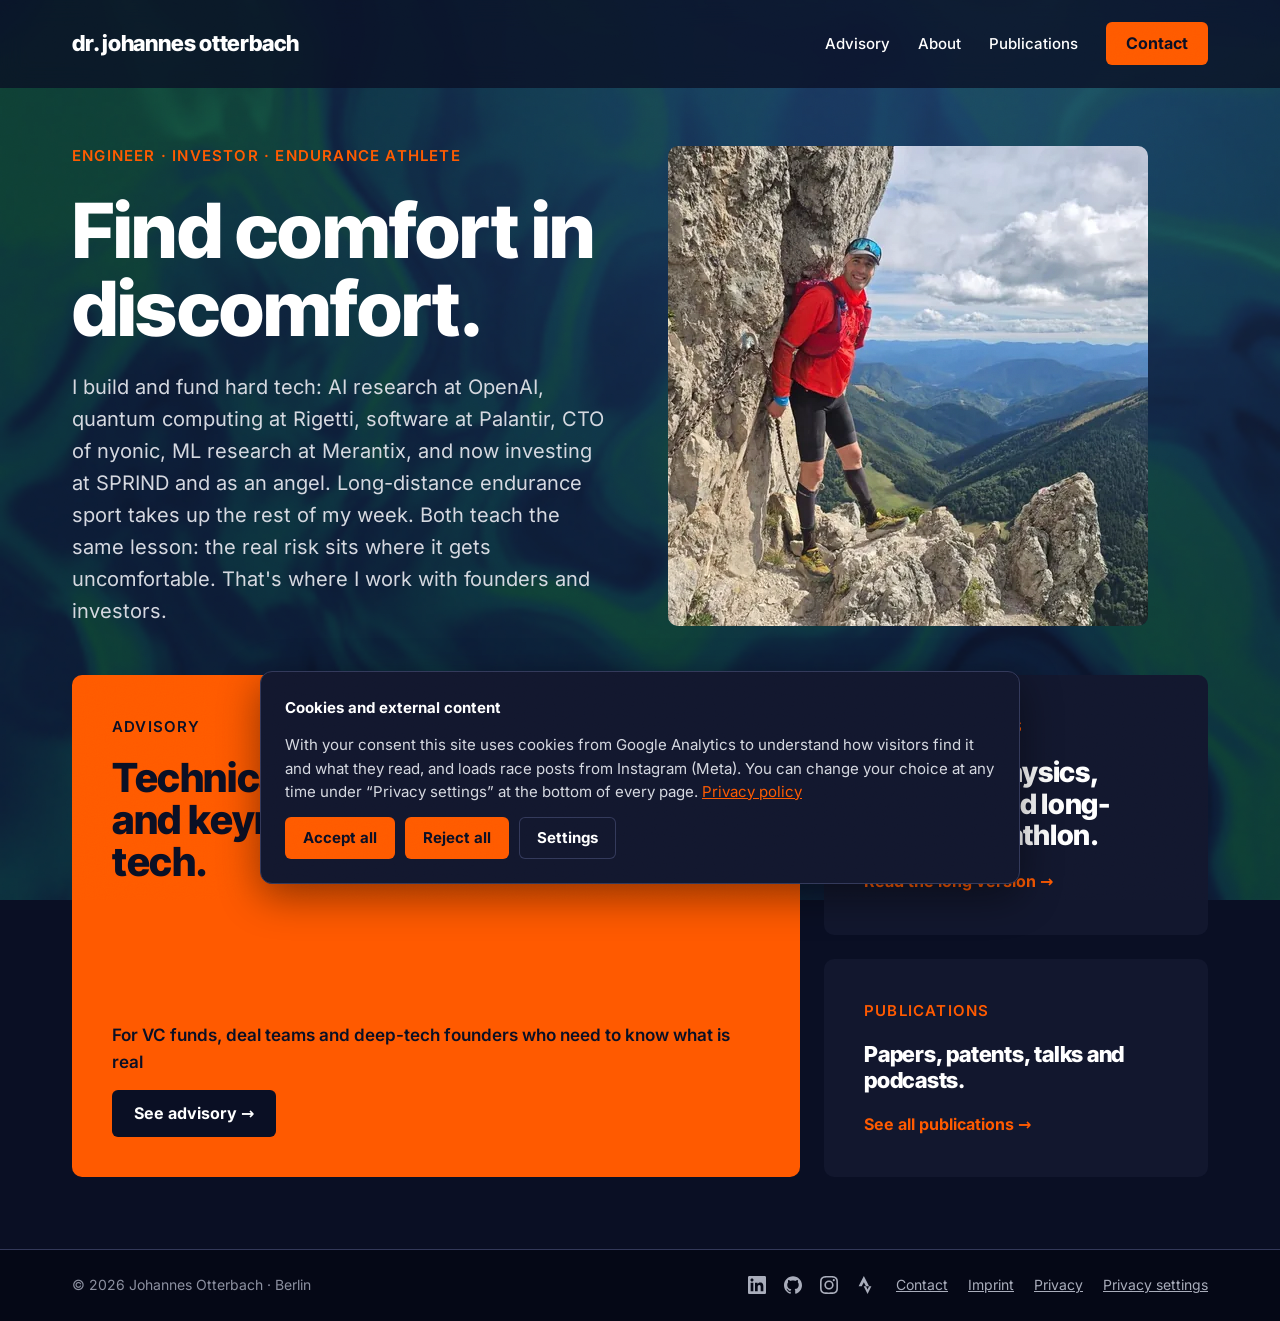
==== index.html @ 8cb74e29 "Site 2026-10-21" ====
<!doctype html> <html lang="en"> <head> <meta charset="utf-8"> <meta name="viewport" content="width=device-width,initial-scale=1"> <title>Dr. Johannes Otterbach · Engineer, investor, endurance athlete</title> <meta name="description" content="Physicist and engineer (Palantir, Rigetti, OpenAI, Merantix, nyonic) investing in deep tech. Technical due diligence, advisory and keynotes for AI and quantum."> <meta name="author" content="Johannes Otterbach"> <meta name="robots" content="noindex, nofollow"> <meta name="theme-color" content="#0A0F24"> <meta property="og:type" content="website"> <meta property="og:site_name" content="Johannes Otterbach"> <meta property="og:title" content="Dr. Johannes Otterbach · Engineer, investor, endurance athlete"> <meta property="og:description" content="Physicist and engineer (Palantir, Rigetti, OpenAI, Merantix, nyonic) investing in deep tech. Technical due diligence, advisory and keynotes for AI and quantum."> <meta property="og:url" content="https://preview-rwz36t5jhg.johannesotterbach.com/"> <meta property="og:image" content="https://preview-rwz36t5jhg.johannesotterbach.com/og-en.jpg"> <meta property="og:image:width" content="1200"> <meta property="og:image:height" content="630"> <meta property="og:locale" content="en_US"> <meta name="twitter:card" content="summary_large_image"> <link rel="icon" href="/favicon.ico" sizes="32x32"> <link rel="icon" href="/favicon.svg" type="image/svg+xml"> <link rel="apple-touch-icon" href="/apple-touch-icon.png"> <link rel="manifest" href="/site.webmanifest"> <link rel="preload" href="/fonts/inter-tight-latin-800-normal.woff2" as="font" type="font/woff2" crossorigin> <link rel="preload" href="/fonts/inter-latin-400-normal.woff2" as="font" type="font/woff2" crossorigin> <link rel="stylesheet" href="/style.css?v=fe2a886c69"> <script type="application/ld+json">{"@context":"https://schema.org","@graph":[{"@type":"Person","@id":"https://preview-rwz36t5jhg.johannesotterbach.com/#person","name":"Johannes Otterbach","honorificPrefix":"Dr.","url":"https://preview-rwz36t5jhg.johannesotterbach.com/","image":"https://preview-rwz36t5jhg.johannesotterbach.com/img/portrait-960.jpg","jobTitle":"Engineer and investor","description":"Physicist, engineer and investor in Berlin. PhD in quantum physics; built software, quantum and AI systems at Palantir, Rigetti Computing and OpenAI; led ML research at Merantix; co-founded nyonic as CTO. Technical due diligence, advisory and keynotes for AI and quantum.","knowsAbout":["Artificial intelligence","Machine learning","Quantum computing","Technical due diligence","Deep tech"],"alumniOf":[{"@type":"CollegeOrUniversity","name":"RPTU Kaiserslautern-Landau"},{"@type":"CollegeOrUniversity","name":"Harvard University"}],"address":{"@type":"PostalAddress","addressLocality":"Berlin","addressCountry":"DE"},"sameAs":["https://www.linkedin.com/in/jotterbach/","https://scholar.google.com/citations?user=yZS4ce8AAAAJ","https://orcid.org/0000-0002-7404-2321","https://github.com/jotterbach","https://www.instagram.com/__otterwise__/","https://www.strava.com/athletes/10854986"]},{"@type":"WebSite","@id":"https://preview-rwz36t5jhg.johannesotterbach.com/#website","url":"https://preview-rwz36t5jhg.johannesotterbach.com/","name":"Johannes Otterbach","inLanguage":["en"],"publisher":{"@id":"https://preview-rwz36t5jhg.johannesotterbach.com/#person"}},{"@type":"WebPage","url":"https://preview-rwz36t5jhg.johannesotterbach.com/","name":"Dr. Johannes Otterbach · Engineer, investor, endurance athlete","description":"Physicist and engineer (Palantir, Rigetti, OpenAI, Merantix, nyonic) investing in deep tech. Technical due diligence, advisory and keynotes for AI and quantum.","inLanguage":"en","isPartOf":{"@id":"https://preview-rwz36t5jhg.johannesotterbach.com/#website"},"about":{"@id":"https://preview-rwz36t5jhg.johannesotterbach.com/#person"}}]}</script> <script defer="defer" src="/site.js?v=1984920b0e"></script> </head> <body> <a class="skip" href="#main">Skip to content</a> <header class="site-header"> <div class="wrap"> <a class="wordmark" href="/">dr. johannes otterbach</a> <nav class="nav" aria-label="Main"> <a href="/advisory/">Advisory</a> <a href="/about/">About</a> <a href="/publications/">Publications</a> <a class="btn" href="/imprint/#contact" data-u="sennahoj" data-d="moc.hcabrettosennahoj">Contact</a> </nav> <details class="menu"> <summary aria-label="Menu"><svg width="26" height="20" viewBox="0 0 26 20" aria-hidden="true"><rect y="1" width="26" height="3" rx="1.5" fill="#fff"/><rect y="8.5" width="26" height="3" rx="1.5" fill="#fff"/><rect y="16" width="26" height="3" rx="1.5" fill="#fff"/></svg></summary> <nav class="nav" aria-label="Menu"> <a href="/advisory/">Advisory</a> <a href="/about/">About</a> <a href="/publications/">Publications</a> <a class="btn" href="/imprint/#contact" data-u="sennahoj" data-d="moc.hcabrettosennahoj">Contact</a> </nav> </details> </div> </header> <main id="main"> <section class="wrap hero"> <div class="hero-text"> <p class="eyebrow">Engineer · Investor · Endurance athlete</p> <h1>Find comfort in discomfort.</h1> <p class="lead">I build and fund hard tech: AI research at OpenAI, quantum computing at Rigetti, software at Palantir, CTO of nyonic, ML research at Merantix, and now investing at SPRIND and as an angel. Long-distance endurance sport takes up the rest of my week. Both teach the same lesson: the real risk sits where it gets uncomfortable. That's where I work with founders and investors.</p> </div> <picture> <source type="image/webp" srcset="/img/portrait-480.webp 480w, /img/portrait-960.webp 960w" sizes="(max-width: 760px) 100vw, 480px"> <img class="hero-img" src="/img/portrait-480.jpg" srcset="/img/portrait-480.jpg 480w, /img/portrait-960.jpg 960w" sizes="(max-width: 760px) 100vw, 480px" width="960" height="960" alt="Johannes Otterbach at the highest point of the Jánošík run leg on top of Veľký Rozsutec" fetchpriority="high" decoding="async"> </picture> </section> <section class="wrap cards" aria-label="Advisory / About / Publications"> <a class="card-link card-advisory" href="/advisory/"> <span class="kicker">Advisory</span> <span class="big">Technical due diligence, advisory and keynotes for AI and quantum tech.</span> <span class="foot"><span>For VC funds, deal teams and deep-tech founders who need to know what is real</span><span class="btn">See advisory →</span></span> </a> <div class="cards-side"> <a class="card-link card-about" href="/about/"> <span class="kicker">About Johannes</span> <span class="big">Quantum physics, startups, and long-distance triathlon.</span> <span class="more">Read the long version →</span> </a> <a class="card-link card-about card-pubs" href="/publications/"> <span class="kicker">Publications</span> <span class="big">Papers, patents, talks and podcasts.</span> <span class="more">See all publications →</span> </a> </div> </section> </main> <footer class="site-footer"> <div class="wrap"> <span>© 2026 Johannes Otterbach · Berlin</span> <nav aria-label="Footer"> <span class="social"> <a class="icon-link" href="https://www.linkedin.com/in/jotterbach/" rel="me noopener" aria-label="LinkedIn" title="LinkedIn"><svg class="icon" viewBox="0 0 24 24" aria-hidden="true" focusable="false"><path d="M20.447 20.452h-3.554v-5.569c0-1.328-.027-3.037-1.852-3.037-1.853 0-2.136 1.445-2.136 2.939v5.667H9.351V9h3.414v1.561h.046c.477-.9 1.637-1.85 3.37-1.85 3.601 0 4.267 2.37 4.267 5.455v6.286zM5.337 7.433c-1.144 0-2.063-.926-2.063-2.065 0-1.138.92-2.063 2.063-2.063 1.14 0 2.064.925 2.064 2.063 0 1.139-.925 2.065-2.064 2.065zm1.782 13.019H3.555V9h3.564v11.452zM22.225 0H1.771C.792 0 0 .774 0 1.729v20.542C0 23.227.792 24 1.771 24h20.451C23.2 24 24 23.227 24 22.271V1.729C24 .774 23.2 0 22.222 0h.003z"/></svg></a> <a class="icon-link" href="https://github.com/jotterbach" rel="me noopener" aria-label="GitHub" title="GitHub"><svg class="icon" viewBox="0 0 24 24" aria-hidden="true" focusable="false"><path d="M12 .297c-6.63 0-12 5.373-12 12 0 5.303 3.438 9.8 8.205 11.385.6.113.82-.258.82-.577 0-.285-.01-1.04-.015-2.04-3.338.724-4.042-1.61-4.042-1.61C4.422 18.07 3.633 17.7 3.633 17.7c-1.087-.744.084-.729.084-.729 1.205.084 1.838 1.236 1.838 1.236 1.07 1.835 2.809 1.305 3.495.998.108-.776.417-1.305.76-1.605-2.665-.3-5.466-1.332-5.466-5.93 0-1.31.465-2.38 1.235-3.22-.135-.303-.54-1.523.105-3.176 0 0 1.005-.322 3.3 1.23.96-.267 1.98-.399 3-.405 1.02.006 2.04.138 3 .405 2.28-1.552 3.285-1.23 3.285-1.23.645 1.653.24 2.873.12 3.176.765.84 1.23 1.91 1.23 3.22 0 4.61-2.805 5.625-5.475 5.92.42.36.81 1.096.81 2.22 0 1.606-.015 2.896-.015 3.286 0 .315.21.69.825.57C20.565 22.092 24 17.592 24 12.297c0-6.627-5.373-12-12-12"/></svg></a> <a class="icon-link" href="https://www.instagram.com/__otterwise__/" rel="me noopener" aria-label="Instagram" title="Instagram"><svg class="icon" viewBox="0 0 24 24" aria-hidden="true" focusable="false"><path d="M7.0301.084c-1.2768.0602-2.1487.264-2.911.5634-.7888.3075-1.4575.72-2.1228 1.3877-.6652.6677-1.075 1.3368-1.3802 2.127-.2954.7638-.4956 1.6365-.552 2.914-.0564 1.2775-.0689 1.6882-.0626 4.947.0062 3.2586.0206 3.6671.0825 4.9473.061 1.2765.264 2.1482.5635 2.9107.308.7889.72 1.4573 1.388 2.1228.6679.6655 1.3365 1.0743 2.1285 1.38.7632.295 1.6361.4961 2.9134.552 1.2773.056 1.6884.069 4.9462.0627 3.2578-.0062 3.668-.0207 4.9478-.0814 1.28-.0607 2.147-.2652 2.9098-.5633.7889-.3086 1.4578-.72 2.1228-1.3881.665-.6682 1.0745-1.3378 1.3795-2.1284.2957-.7632.4966-1.636.552-2.9124.056-1.2809.0692-1.6898.063-4.948-.0063-3.2583-.021-3.6668-.0817-4.9465-.0607-1.2797-.264-2.1487-.5633-2.9117-.3084-.7889-.72-1.4568-1.3876-2.1228C21.2982 1.33 20.628.9208 19.8378.6165 19.074.321 18.2017.1197 16.9244.0645 15.6471.0093 15.236-.005 11.977.0014 8.718.0076 8.31.0215 7.0301.0839m.1402 21.6932c-1.17-.0509-1.8053-.2453-2.2287-.408-.5606-.216-.96-.4771-1.3819-.895-.422-.4178-.6811-.8186-.9-1.378-.1644-.4234-.3624-1.058-.4171-2.228-.0595-1.2645-.072-1.6442-.079-4.848-.007-3.2037.0053-3.583.0607-4.848.05-1.169.2456-1.805.408-2.2282.216-.5613.4762-.96.895-1.3816.4188-.4217.8184-.6814 1.3783-.9003.423-.1651 1.0575-.3614 2.227-.4171 1.2655-.06 1.6447-.072 4.848-.079 3.2033-.007 3.5835.005 4.8495.0608 1.169.0508 1.8053.2445 2.228.408.5608.216.96.4754 1.3816.895.4217.4194.6816.8176.9005 1.3787.1653.4217.3617 1.056.4169 2.2263.0602 1.2655.0739 1.645.0796 4.848.0058 3.203-.0055 3.5834-.061 4.848-.051 1.17-.245 1.8055-.408 2.2294-.216.5604-.4763.96-.8954 1.3814-.419.4215-.8181.6811-1.3783.9-.4224.1649-1.0577.3617-2.2262.4174-1.2656.0595-1.6448.072-4.8493.079-3.2045.007-3.5825-.006-4.848-.0608M16.953 5.5864A1.44 1.44 0 1 0 18.39 4.144a1.44 1.44 0 0 0-1.437 1.4424M5.8385 12.012c.0067 3.4032 2.7706 6.1557 6.173 6.1493 3.4026-.0065 6.157-2.7701 6.1506-6.1733-.0065-3.4032-2.771-6.1565-6.174-6.1498-3.403.0067-6.156 2.771-6.1496 6.1738M8 12.0077a4 4 0 1 1 4.008 3.9921A3.9996 3.9996 0 0 1 8 12.0077"/></svg></a> <a class="icon-link" href="https://www.strava.com/athletes/10854986" rel="me noopener" aria-label="Strava" title="Strava"><svg class="icon" viewBox="0 0 24 24" aria-hidden="true" focusable="false"><path d="M15.387 17.944l-2.089-4.116h-3.065L15.387 24l5.15-10.172h-3.066m-7.008-5.599l2.836 5.598h4.172L10.463 0l-7 13.828h4.169"/></svg></a> </span> <a href="/imprint/#contact" data-u="sennahoj" data-d="moc.hcabrettosennahoj">Contact</a> <a href="/imprint/">Imprint</a> <a href="/privacy/">Privacy</a> <a href="/privacy/" data-consent-open>Privacy settings</a> </nav> </div> </footer> <section id="consent" class="consent" role="dialog" aria-labelledby="consent-title" hidden> <div class="consent-box"> <p id="consent-title" class="consent-title">Cookies and external content</p> <p>With your consent this site uses cookies from Google Analytics to understand how visitors find it and what they read, and loads race posts from Instagram (Meta). You can change your choice at any time under “Privacy settings” at the bottom of every page. <a href="/privacy/">Privacy policy</a></p> <div class="consent-settings" hidden> <label class="consent-row"><input type="checkbox" checked="checked" disabled="disabled"><span><strong>Necessary</strong> Keeps the site running and remembers your choice. Always on.</span></label> <label class="consent-row"><input type="checkbox" name="stats"><span><strong>Statistics</strong> Google Analytics: which pages are read and where visitors come from.</span></label> <label class="consent-row"><input type="checkbox" name="media"><span><strong>External media</strong> Instagram (Meta): shows the race posts on the About page.</span></label> <button type="button" class="btn ghost" data-act="save">Save choice</button> </div> <div class="consent-actions"> <button type="button" class="btn" data-act="all">Accept all</button> <button type="button" class="btn" data-act="none">Reject all</button> <button type="button" class="btn ghost" data-act="settings">Settings</button> </div> </div> </section> </body> </html>
---- style.css ----
@font-face{font-family:Inter;font-style:normal;font-weight:400;font-display:swap;src:url("/fonts/inter-latin-400-normal.woff2") format("woff2");unicode-range:U+0000-00FF,U+0131,U+0152-0153,U+02BB-02BC,U+02C6,U+02DA,U+02DC,U+2000-206F,U+2074,U+20AC,U+2122,U+2191,U+2193,U+2212,U+2215,U+2260,U+FEFF,U+FFFD}@font-face{font-family:Inter;font-style:normal;font-weight:500;font-display:swap;src:url("/fonts/inter-latin-500-normal.woff2") format("woff2");unicode-range:U+0000-00FF,U+0131,U+0152-0153,U+02BB-02BC,U+02C6,U+02DA,U+02DC,U+2000-206F,U+2074,U+20AC,U+2122,U+2191,U+2193,U+2212,U+2215,U+2260,U+FEFF,U+FFFD}@font-face{font-family:Inter;font-style:normal;font-weight:600;font-display:swap;src:url("/fonts/inter-latin-600-normal.woff2") format("woff2");unicode-range:U+0000-00FF,U+0131,U+0152-0153,U+02BB-02BC,U+02C6,U+02DA,U+02DC,U+2000-206F,U+2074,U+20AC,U+2122,U+2191,U+2193,U+2212,U+2215,U+2260,U+FEFF,U+FFFD}@font-face{font-family:Inter;font-style:normal;font-weight:700;font-display:swap;src:url("/fonts/inter-latin-700-normal.woff2") format("woff2");unicode-range:U+0000-00FF,U+0131,U+0152-0153,U+02BB-02BC,U+02C6,U+02DA,U+02DC,U+2000-206F,U+2074,U+20AC,U+2122,U+2191,U+2193,U+2212,U+2215,U+2260,U+FEFF,U+FFFD}@font-face{font-family:Inter;font-style:normal;font-weight:400;font-display:swap;src:url("/fonts/inter-latin-ext-400-normal.woff2") format("woff2");unicode-range:U+0100-02AF,U+0304,U+0308,U+0329,U+1E00-1E9F,U+1EF2-1EFF,U+2020,U+20A0-20AB,U+20AD-20C0,U+2113,U+2C60-2C7F,U+A720-A7FF}@font-face{font-family:Inter;font-style:normal;font-weight:500;font-display:swap;src:url("/fonts/inter-latin-ext-500-normal.woff2") format("woff2");unicode-range:U+0100-02AF,U+0304,U+0308,U+0329,U+1E00-1E9F,U+1EF2-1EFF,U+2020,U+20A0-20AB,U+20AD-20C0,U+2113,U+2C60-2C7F,U+A720-A7FF}@font-face{font-family:Inter;font-style:normal;font-weight:600;font-display:swap;src:url("/fonts/inter-latin-ext-600-normal.woff2") format("woff2");unicode-range:U+0100-02AF,U+0304,U+0308,U+0329,U+1E00-1E9F,U+1EF2-1EFF,U+2020,U+20A0-20AB,U+20AD-20C0,U+2113,U+2C60-2C7F,U+A720-A7FF}@font-face{font-family:Inter;font-style:normal;font-weight:700;font-display:swap;src:url("/fonts/inter-latin-ext-700-normal.woff2") format("woff2");unicode-range:U+0100-02AF,U+0304,U+0308,U+0329,U+1E00-1E9F,U+1EF2-1EFF,U+2020,U+20A0-20AB,U+20AD-20C0,U+2113,U+2C60-2C7F,U+A720-A7FF}@font-face{font-family:"Inter Tight";font-style:normal;font-weight:700;font-display:swap;src:url("/fonts/inter-tight-latin-700-normal.woff2") format("woff2");unicode-range:U+0000-00FF,U+0131,U+0152-0153,U+02BB-02BC,U+02C6,U+02DA,U+02DC,U+2000-206F,U+2074,U+20AC,U+2122,U+2191,U+2193,U+2212,U+2215,U+2260,U+FEFF,U+FFFD}@font-face{font-family:"Inter Tight";font-style:normal;font-weight:800;font-display:swap;src:url("/fonts/inter-tight-latin-800-normal.woff2") format("woff2");unicode-range:U+0000-00FF,U+0131,U+0152-0153,U+02BB-02BC,U+02C6,U+02DA,U+02DC,U+2000-206F,U+2074,U+20AC,U+2122,U+2191,U+2193,U+2212,U+2215,U+2260,U+FEFF,U+FFFD}@font-face{font-family:"Inter Tight";font-style:normal;font-weight:700;font-display:swap;src:url("/fonts/inter-tight-latin-ext-700-normal.woff2") format("woff2");unicode-range:U+0100-02AF,U+0304,U+0308,U+0329,U+1E00-1E9F,U+1EF2-1EFF,U+2020,U+20A0-20AB,U+20AD-20C0,U+2113,U+2C60-2C7F,U+A720-A7FF}@font-face{font-family:"Inter Tight";font-style:normal;font-weight:800;font-display:swap;src:url("/fonts/inter-tight-latin-ext-800-normal.woff2") format("woff2");unicode-range:U+0100-02AF,U+0304,U+0308,U+0329,U+1E00-1E9F,U+1EF2-1EFF,U+2020,U+20A0-20AB,U+20AD-20C0,U+2113,U+2C60-2C7F,U+A720-A7FF}:root{--navy:#0A0F24;--panel:#12172E;--deep:#050816;--orange:#FF5A00;--orange-hover:#FF8A4C;--text:#FFFFFF;--body:#D5D8E0;--muted:#A9ADBB;--faint:#8C90A0;--border:#33395A;--swim-bg:#10223A;--swim-border:#1F4A66;--swim-accent:#6FC6E2;--max:1200px;--gutter:32px;--display:"Inter Tight","Inter",system-ui,-apple-system,"Segoe UI",sans-serif;color-scheme:dark}*,::after,::before{box-sizing:border-box}html{-webkit-text-size-adjust:100%}body{margin:0;background:var(--navy);color:var(--text);font-family:Inter,system-ui,-apple-system,"Segoe UI",sans-serif;font-size:17px;line-height:1.6;min-height:100vh;display:flex;flex-direction:column;background:radial-gradient(ellipse 70% 520px at 72% 0,rgba(38,84,170,.3),transparent 72%),radial-gradient(ellipse 60% 55% at 8% 35%,rgba(22,96,74,.55),transparent 70%),radial-gradient(ellipse 55% 50% at 95% 75%,rgba(18,84,70,.5),transparent 70%),var(--navy);background-attachment:fixed}main{flex:1 0 auto}img{max-width:100%;height:auto;display:block}a{color:var(--orange)}a:hover{color:var(--orange-hover)}a:focus-visible,button:focus-visible,summary:focus-visible{outline:2px solid var(--orange-hover);outline-offset:3px}h1,h2,h3{font-family:var(--display);font-weight:800;letter-spacing:-.01em;margin:0;line-height:1.08}.big,.bridge p,.wordmark{font-family:var(--display);letter-spacing:-.01em}p{margin:0}.wrap{width:100%;max-width:var(--max);margin:0 auto;padding-left:var(--gutter);padding-right:var(--gutter)}.skip{position:absolute;left:-9999px;top:0;background:var(--orange);color:var(--navy);padding:10px 14px;z-index:10;font-weight:700}.skip:focus{left:16px;top:16px}.eyebrow{font-size:15px;font-weight:600;letter-spacing:.08em;text-transform:uppercase;color:var(--orange)}.section-title::before{content:"";display:block;width:48px;height:4px;background:var(--orange);margin-bottom:16px}.section-title{font-size:40px}.lead{font-size:20px;color:var(--body);max-width:640px}.btn{display:inline-block;text-decoration:none;font-weight:700;font-size:16px;line-height:1.2;padding:14px 22px;border-radius:6px;background:var(--orange);color:var(--navy)}.btn:hover{background:var(--orange-hover);color:var(--navy)}.btn.dark{background:var(--navy);color:var(--text)}.btn.dark:hover{background:var(--deep);color:var(--text)}button.btn{border:0;cursor:pointer;font-family:inherit}.btn.ghost{background:0 0;color:var(--text);box-shadow:inset 0 0 0 1px var(--border)}.btn.ghost:hover{background:var(--panel);color:var(--text)}.site-header{position:sticky;top:0;z-index:20;background:rgba(10,15,36,.78);-webkit-backdrop-filter:blur(12px);backdrop-filter:blur(12px);border-bottom:1px solid transparent;transition:border-color .2s,background-color .2s}.site-header.scrolled{border-bottom-color:var(--border);background:rgba(10,15,36,.9)}[id]{scroll-margin-top:96px}.site-header .wrap{display:flex;align-items:center;justify-content:space-between;gap:16px;padding-top:22px;padding-bottom:22px}.wordmark{font-weight:800;font-size:22px;letter-spacing:-.01em;color:var(--text);text-decoration:none;white-space:nowrap}.wordmark:hover{color:var(--text)}.nav{display:flex;align-items:center;gap:28px;font-size:15px;font-weight:500}.nav a{color:var(--text);text-decoration:none}.nav a:hover{color:var(--orange-hover)}.nav a[aria-current=page]{color:var(--orange);font-weight:700;border-bottom:2px solid var(--orange);padding-bottom:4px}.nav .lang{font-size:14px;color:var(--muted);white-space:nowrap}.nav .lang a{color:var(--muted);text-decoration:underline}.nav .lang strong{color:var(--text)}.nav .btn{color:var(--navy);padding:12px 20px}.menu{display:none}.menu summary{list-style:none;cursor:pointer;width:44px;height:44px;display:flex;align-items:center;justify-content:center}.menu summary::-webkit-details-marker{display:none}@media (max-width:760px){:root{--gutter:16px}.wordmark{font-size:19px}.site-header .wrap{padding-top:6px;padding-bottom:6px}[id]{scroll-margin-top:72px}}@media (max-width:900px){.site-header .nav{display:none}.menu{display:block;position:relative}.menu[open] .nav{display:flex;flex-direction:column;align-items:stretch;gap:4px;position:absolute;right:0;top:52px;z-index:5;min-width:220px;background:var(--panel);border:1px solid var(--border);border-radius:10px;padding:12px}.menu[open] .nav .lang,.menu[open] .nav>a{padding:10px 12px}.menu[open] .nav a[aria-current=page]{border-bottom:0}.menu[open] .nav .btn{text-align:center;margin-top:6px}}.site-footer{border-top:1px solid var(--border);background:var(--deep);margin-top:auto}.site-footer .wrap{display:flex;flex-wrap:wrap;justify-content:space-between;gap:16px;padding-top:24px;padding-bottom:24px;font-size:14px;color:var(--faint)}.site-footer nav{display:flex;flex-wrap:wrap;gap:20px;align-items:center}.site-footer a{color:var(--muted)}.site-footer .social{display:inline-flex;gap:14px;align-items:center}.icon{width:1em;height:1em;fill:currentColor;flex:none}.icon-link{display:inline-flex;padding:2px}.icon-link .icon{width:18px;height:18px}.site-footer a:hover{color:var(--orange-hover)}.hero{display:grid;grid-template-columns:repeat(auto-fit,minmax(340px,1fr));gap:56px;align-items:center;padding-top:56px;padding-bottom:48px}.hero-text{display:flex;flex-direction:column;gap:24px}.hero h1{font-size:clamp(44px, 6.4vw, 76px);line-height:1.02}.hero .lead{max-width:560px}.hero-img{width:100%;max-width:480px;aspect-ratio:1/1;object-fit:cover;border-radius:10px;justify-self:end}.cards{display:flex;flex-wrap:wrap;gap:24px;padding-bottom:72px}.card-link{text-decoration:none;border-radius:10px;padding:40px;display:flex;flex-direction:column;gap:18px;min-width:0}.card-advisory{flex:2 1 560px;background:var(--orange);color:var(--navy)}.card-advisory:hover{color:var(--navy);background:#ff6a1a}.card-advisory .kicker{font-size:15px;font-weight:600;letter-spacing:.08em;text-transform:uppercase}.card-advisory .big{font-weight:800;font-size:clamp(28px, 3.2vw, 40px);line-height:1.05;letter-spacing:-.01em}.card-advisory .foot{margin-top:auto;display:flex;flex-wrap:wrap;align-items:center;justify-content:space-between;gap:14px;padding-top:8px;font-size:17px;font-weight:600}.card-advisory .foot .btn{background:var(--navy);color:var(--text)}.card-about{flex:1 1 300px;background:var(--panel);color:var(--text)}.card-about:hover{color:var(--text);background:#171d38}.card-about .kicker{font-size:15px;font-weight:600;letter-spacing:.08em;text-transform:uppercase;color:var(--orange)}.card-about .big{font-weight:800;font-size:28px;line-height:1.12}.card-about .more{margin-top:auto;font-weight:700;font-size:16px;color:var(--orange)}@media (max-width:760px){.hero{padding-top:16px;gap:24px}.hero-img{order:-1;max-width:none;aspect-ratio:4/3;object-position:40% 30%;justify-self:stretch}.hero picture{order:-1}.hero .lead{font-size:17px}.card-link{padding:26px 22px}.card-advisory .foot .btn{width:100%;text-align:center}}.page-hero{padding-top:72px;padding-bottom:64px;display:flex;flex-direction:column;gap:24px}.page-hero h1{font-size:clamp(40px, 5.4vw, 64px);max-width:940px;line-height:1.04}.offers{display:grid;grid-template-columns:repeat(auto-fit,minmax(300px,1fr));gap:24px;padding-bottom:80px}.offer{background:var(--panel);border-radius:10px;overflow:hidden;display:flex;flex-direction:column}.offer figure{margin:0}.offer img{width:100%;aspect-ratio:16/10;object-fit:cover}.offer figcaption{padding:8px 32px 0;min-height:62px;font-size:12px;line-height:1.5;color:var(--muted)}.offer .body{padding:14px 32px 32px;display:flex;flex-direction:column;gap:14px}.offer .for{font-size:14px;font-weight:600;color:var(--orange)}.offer h2{font-size:28px;line-height:1.15}.offer p{font-size:16px;color:var(--body)}.split{border-top:1px solid var(--border)}.split .wrap{display:grid;grid-template-columns:repeat(auto-fit,minmax(340px,1fr));gap:48px;align-items:start;padding-top:64px;padding-bottom:64px}.split .col{display:flex;flex-direction:column;gap:16px}.split h2{font-size:40px}.media-list{display:flex;flex-direction:column;gap:14px}.media-item{text-decoration:none;color:var(--text);border-top:1px solid var(--border);padding-top:14px;display:flex;flex-direction:column;gap:4px}.media-item:hover{color:var(--orange-hover)}.media-item .meta{font-size:13px;color:var(--muted)}.media-item .title{font-size:17px;font-weight:600}.media-note{font-size:15px;color:var(--muted)}.band{background:var(--panel)}.band .wrap{padding-top:40px;padding-bottom:40px}.band p{font-size:17px;color:var(--body);max-width:760px}.band a{white-space:nowrap}.about-hero{display:grid;grid-template-columns:repeat(auto-fit,minmax(340px,1fr));gap:64px;align-items:center;padding-top:64px;padding-bottom:80px}.about-hero h1{font-size:clamp(44px, 5.4vw, 64px);line-height:1.04}.about-hero .col{display:flex;flex-direction:column;gap:24px}.about-hero p:not(.eyebrow){font-size:19px;line-height:1.65;color:var(--body)}.about-hero figure{margin:0;display:flex;flex-direction:column;gap:10px}.about-hero figure img{width:100%;max-width:460px;aspect-ratio:4/5;object-fit:cover;border-radius:10px}.about-hero figcaption{font-size:14px;color:var(--muted)}.rule-top{border-top:1px solid var(--border)}.block{padding-top:72px;padding-bottom:72px;display:flex;flex-direction:column;gap:28px}.timeline-scroll{overflow-x:auto;padding-bottom:8px}.timeline{list-style:none;margin:0;padding:0;min-width:1080px;display:grid;grid-template-columns:repeat(var(--n),minmax(0,1fr));grid-template-rows:auto 12px auto}.timeline::before{content:"";grid-column:1/-1;grid-row:2;align-self:center;height:2px;background:var(--orange)}.timeline li{display:contents}.tl-dot{grid-row:2;display:flex;align-items:center}.tl-dot span{width:12px;height:12px;border-radius:50%;background:var(--orange)}.tl-box{position:relative;min-height:118px}.tl-inner{position:absolute;left:0;width:230px;display:flex;flex-direction:column;gap:10px}.tl-up .tl-box{grid-row:1}.tl-up .tl-inner{bottom:0}.tl-down .tl-box{grid-row:3}.tl-down .tl-inner{top:0}.tl-stem{width:2px;height:28px;background:var(--border);margin-left:5px}.tl-text{display:flex;flex-direction:column;gap:4px}.tl-year{font-size:14px;font-weight:600;color:var(--muted)}.tl-title{font-weight:700;font-size:17px;line-height:1.25}.tl-desc{font-size:14px;line-height:1.4;color:var(--muted)}.tl-last .tl-dot{justify-content:flex-end}.tl-last .tl-inner{left:auto;right:0;align-items:flex-end;text-align:right}.tl-last .tl-stem{margin-left:0;margin-right:5px}.tl-last .tl-year{color:var(--orange)}.tl-last .tl-dot span{box-shadow:0 0 0 5px rgba(255,90,0,.25)}.long-head{display:grid;grid-template-columns:repeat(auto-fit,minmax(340px,1fr));gap:48px;align-items:end}.long-head h2{font-size:40px}.long-head>p{font-size:18px;color:var(--body)}.long-grid{display:grid;grid-template-columns:repeat(auto-fit,minmax(340px,1fr));gap:24px}.carousel{position:relative;margin-top:40px}.carousel-head{display:flex;flex-wrap:wrap;align-items:center;justify-content:space-between;gap:12px 24px;margin-bottom:14px}.carousel-head .follow{margin:0;font-size:16px;color:var(--muted)}.carousel-head .follow a{font-weight:700;text-decoration:none}.carousel-nav{display:flex;gap:8px}.carousel-nav button{width:44px;height:44px;border-radius:50%;border:1px solid var(--border);background:0 0;color:var(--text);font:inherit;font-size:18px;cursor:pointer}.carousel-nav button:hover:not(:disabled){background:var(--panel);border-color:var(--orange)}.carousel-nav button:disabled{opacity:.35;cursor:default}.race-cards{list-style:none;margin:0 0 40px;padding:0 0 12px;display:flex;gap:16px;align-items:flex-start;overflow-x:auto;scroll-snap-type:x mandatory;scroll-behavior:smooth;scrollbar-width:thin;scrollbar-color:var(--border) transparent}.race-cards:focus-visible{outline:2px solid var(--orange);outline-offset:4px}.race-card{flex:0 0 376px;scroll-snap-align:start;display:flex;flex-direction:column;background:var(--panel);border-radius:10px;overflow:hidden}.race-body{display:flex;flex-direction:column;gap:6px;padding:20px 20px 14px;min-height:112px;box-sizing:border-box}.race-card .name{font-weight:700;font-size:19px;line-height:1.3}.race-card .detail{font-size:14px;line-height:1.5;color:var(--muted)}.ig-slot{flex:1;margin:0 8px 8px;min-height:280px;border:1px dashed var(--border);border-radius:8px;padding:24px;display:flex;flex-direction:column;align-items:center;justify-content:center;gap:14px;text-align:center}.ig-slot p{margin:0;max-width:320px;font-size:14px;color:var(--muted)}.ig-slot a{font-size:14px;font-weight:700;text-decoration:none}.ig-slot.ig-live{border:0;padding:0 0 8px;min-height:0;display:flex;justify-content:center}.ig-slot .instagram-media,.ig-slot iframe{margin:0 auto!important;min-width:326px!important;max-width:360px!important;width:100%!important;border-radius:8px!important}@media (max-width:420px){.race-card{flex-basis:84vw}.carousel-nav{display:none}}.long-grid picture{display:block}.dd-panel{background:var(--panel);border-radius:10px;padding:36px;display:flex;flex-direction:column;gap:14px}.dd-panel .big{font-weight:800;font-size:44px;line-height:1.05;color:var(--text)}.dd-panel p:not(.eyebrow):not(.big){font-size:17px;color:var(--body)}.dd-panel .eyebrow{margin:0}.long-grid img{width:100%;height:100%;min-height:240px;object-fit:cover;border-radius:10px}.swim{display:grid;grid-template-columns:repeat(auto-fit,minmax(300px,1fr));gap:32px;align-items:center;text-decoration:none;color:var(--text);background:var(--swim-bg);border:1px solid var(--swim-border);border-radius:10px;padding:36px;margin-bottom:88px}.swim:hover{color:var(--text);border-color:var(--swim-accent)}.swim .kicker{font-size:15px;font-weight:600;letter-spacing:.08em;text-transform:uppercase;color:var(--swim-accent)}.swim .big{font-weight:800;font-size:36px;line-height:1.05}.swim .swim-p{font-size:17px;color:var(--body)}.swim .go{font-weight:700;font-size:16px;color:var(--swim-accent)}.swim-grid{display:grid;grid-template-columns:repeat(7,minmax(0,1fr));gap:4px}.swim-grid span{height:30px;border-radius:3px;background:#3ba3c4}.swim-grid .m{background:#1f6f8b}.swim-grid .c{background:#1b2436}.swim-copy{display:flex;flex-direction:column;gap:12px}.media-more{display:flex;flex-wrap:wrap;align-items:center;gap:16px 24px;padding-top:8px}.media-more .btn{font-size:18px;padding:16px 26px}.media-grid{grid-template-columns:minmax(0,1fr);gap:24px;display:grid;grid-template-columns:repeat(auto-fit,minmax(260px,1fr));gap:24px 32px}.media-grid>*{text-decoration:none;color:var(--text);display:flex;flex-direction:column;gap:6px;border-top:2px solid var(--orange);padding-top:16px}.media-grid a:hover{color:var(--orange-hover)}.media-grid .meta{font-size:14px;color:var(--muted)}.media-grid .title{font-size:19px;font-weight:600;line-height:1.35}.bridge{background:var(--orange);color:var(--navy)}.bridge .wrap{display:flex;flex-wrap:wrap;align-items:center;justify-content:space-between;gap:24px;padding-top:48px;padding-bottom:48px}.bridge p{font-weight:800;font-size:28px;line-height:1.25;max-width:760px}@media (max-width:760px){.about-hero,.page-hero{padding-top:32px;padding-bottom:48px}.block{padding-top:48px;padding-bottom:48px}.dd-panel .big{font-size:34px}.swim{padding:24px}.bridge p{font-size:22px}.offer .body{padding:14px 22px 24px}.offer figcaption{padding:8px 22px 0;min-height:0}.offer figcaption:empty{display:none}.long-head h2,.section-title,.split h2{font-size:34px}.timeline-scroll{overflow:visible}.timeline{display:flex;flex-direction:column;gap:22px;min-width:0;border-left:2px solid var(--orange);margin-left:5px;padding-left:22px}.timeline::before,.tl-stem{display:none}.timeline li{display:block;position:relative}.tl-box{min-height:0}.tl-inner,.tl-last .tl-inner{position:static;width:auto;align-items:flex-start;text-align:left}.tl-dot{position:absolute;left:-30px;top:5px}}.pub-profiles{font-size:15px;color:var(--muted);margin:-4px 0 18px}.pub-profiles a{color:var(--text);display:inline-flex;align-items:center;gap:6px;margin-left:10px}.pub-profiles .icon{width:16px;height:16px}.pub-profiles a:hover{color:var(--orange-hover)}.pub-jump{display:flex;flex-wrap:wrap;gap:10px}.pub-jump a{font-size:14px;font-weight:600;color:var(--text);text-decoration:none;border:1px solid var(--border);border-radius:999px;padding:8px 14px}.pub-jump a:hover{border-color:var(--orange);color:var(--orange-hover)}.pub-count{font-size:.5em;color:var(--muted);font-weight:600;vertical-align:middle;margin-left:6px}.pub-list{list-style:none;margin:0;padding:0}.pub-list li{display:grid;grid-template-columns:72px minmax(0,1fr);gap:16px;padding:18px 0;border-top:1px solid var(--border)}.pub-year{font-size:15px;font-weight:600;color:var(--orange);padding-top:2px}.pub-body{display:flex;flex-direction:column;gap:4px;max-width:820px}.pub-title{font-size:18px;font-weight:600;line-height:1.35;color:var(--text);text-decoration:none}a.pub-title:hover{color:var(--orange-hover)}.pub-meta{font-size:15px;color:var(--muted);line-height:1.5}.pub-meta strong{color:var(--body);font-weight:600}.pub-links{font-size:14px;color:var(--muted)}.pub-back{padding-top:8px;padding-bottom:72px}@media (max-width:760px){.pub-list li{grid-template-columns:minmax(0,1fr);gap:4px}.pub-year:empty{display:none}}.legal{max-width:760px;padding-top:56px;padding-bottom:80px}.legal h1{font-size:clamp(36px, 5vw, 52px);margin-bottom:24px}.legal h2{font-size:22px;letter-spacing:-.01em;margin:36px 0 10px}.legal li,.legal p{color:var(--body);font-size:16px}.legal p+p{margin-top:12px}.legal ul{padding-left:20px}.legal .note{border:1px dashed var(--orange);border-radius:8px;padding:14px 16px;color:var(--orange-hover);font-size:15px;margin-bottom:24px}.legal code{font-size:.92em;color:var(--text)}.legal .stand{margin-top:36px;color:var(--muted);font-size:14px}.notfound{padding-top:96px;padding-bottom:96px;display:flex;flex-direction:column;gap:24px;align-items:flex-start}.notfound h1{font-size:clamp(40px, 6vw, 72px)}.consent{position:fixed;z-index:50;left:16px;right:16px;bottom:16px;display:flex;justify-content:center}.consent[hidden]{display:none}.consent-box{width:100%;max-width:760px;background:var(--panel);border:1px solid var(--border);border-radius:12px;padding:24px;box-shadow:0 12px 40px rgba(0,0,0,.45);display:flex;flex-direction:column;gap:14px;max-height:calc(100vh - 32px);overflow:auto}.consent-box p{margin:0;font-size:15px;line-height:1.55;color:var(--body)}.consent-title{font-weight:700;font-size:18px;color:var(--text)!important}.consent-actions{display:flex;flex-wrap:wrap;gap:10px}.consent-actions .btn,.consent-settings .btn{font-size:15px;padding:12px 18px}.consent-settings{display:flex;flex-direction:column;gap:12px;padding:14px 0 6px;border-top:1px solid var(--border)}.consent-settings[hidden]{display:none}.consent-settings .btn{align-self:flex-start}.consent-row{display:flex;gap:12px;align-items:flex-start;font-size:14px;line-height:1.5;color:var(--muted);cursor:pointer}.consent-row strong{color:var(--text)}.consent-row input{margin-top:3px;width:18px;height:18px;accent-color:var(--orange);flex:none}@media (max-width:560px){.consent-actions .btn{flex:1 1 100%;text-align:center}}.long-head .eyebrow+h2{margin-top:16px}.scope-note{font-size:14px;line-height:1.55;color:var(--muted);max-width:520px}.steps{list-style:none;margin:0;padding:0;counter-reset:step;display:flex;flex-direction:column;gap:14px;max-width:560px}.steps li{counter-increment:step;position:relative;padding-left:44px;color:var(--body);line-height:1.55}.steps li::before{content:counter(step);position:absolute;left:0;top:0;width:28px;height:28px;border-radius:50%;border:1px solid var(--orange);color:var(--orange);font-weight:700;font-size:14px;display:grid;place-items:center}.steps strong{display:block;color:var(--text)}.cta-note{display:block;margin-top:10px;font-size:14px;color:var(--muted)}.page-hero.with-img{display:grid;grid-template-columns:minmax(0,1fr) minmax(0,400px);gap:56px;align-items:center}.page-hero.with-img .col{display:flex;flex-direction:column;gap:24px}.studio-img{width:100%;aspect-ratio:3/4;object-fit:cover;border-radius:10px}@media (max-width:760px){.page-hero.with-img{grid-template-columns:1fr;gap:24px}.about-hero figure,.page-hero.with-img picture{order:-1}.studio-img{aspect-ratio:4/3;object-position:50% 22%}.about-hero{gap:24px}.about-hero figure img{max-width:none;aspect-ratio:4/3;object-position:50% 45%}}.cards-side{flex:1 1 300px;display:flex;flex-direction:column;gap:24px;min-width:0}.cards-side .card-about{flex:1 1 auto}.card-pubs .big{font-size:22px;line-height:1.2}.bg-field{position:fixed;inset:0;width:100%;height:100%;z-index:-1;pointer-events:none;opacity:0;transition:opacity .6s}.bg-field.ready{opacity:1}@media (prefers-reduced-motion:reduce){*{scroll-behavior:auto!important}.bg-field{transition:none}}body::after{content:"";position:fixed;inset:0;pointer-events:none;z-index:100;opacity:.06;mix-blend-mode:overlay;background-image:url("data:image/svg+xml,%3Csvg xmlns='http://www.w3.org/2000/svg' width='160' height='160'%3E%3Cfilter id='n'%3E%3CfeTurbulence type='fractalNoise' baseFrequency='0.9' numOctaves='2' stitchTiles='stitch'/%3E%3C/filter%3E%3Crect width='100%25' height='100%25' filter='url(%23n)'/%3E%3C/svg%3E")}
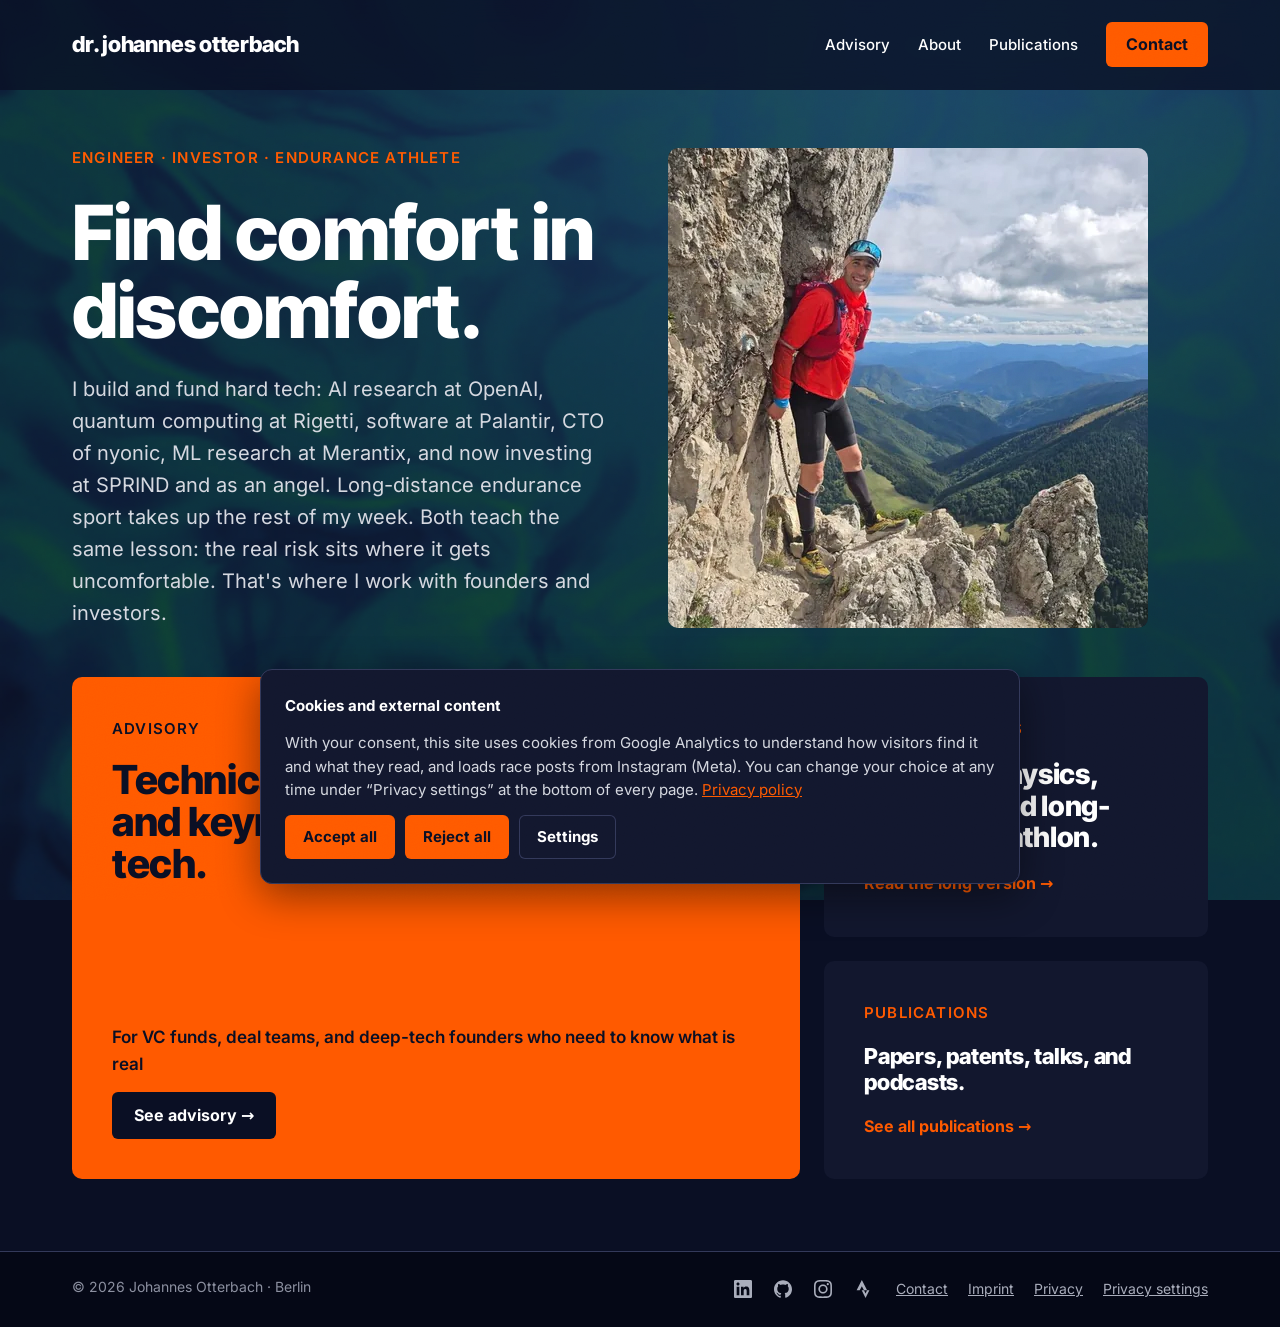
==== commit 06aec575: "Site 2026-11-03" ====
--- a/index.html
+++ b/index.html
@@ -1 +1 @@
-<!doctype html> <html lang="en"> <head> <meta charset="utf-8"> <meta name="viewport" content="width=device-width,initial-scale=1"> <title>Dr. Johannes Otterbach · Engineer, investor, endurance athlete</title> <meta name="description" content="Physicist and engineer (Palantir, Rigetti, OpenAI, Merantix, nyonic) investing in deep tech. Technical due diligence, advisory and keynotes for AI and quantum."> <meta name="author" content="Johannes Otterbach"> <meta name="robots" content="noindex, nofollow"> <meta name="theme-color" content="#0A0F24"> <meta property="og:type" content="website"> <meta property="og:site_name" content="Johannes Otterbach"> <meta property="og:title" content="Dr. Johannes Otterbach · Engineer, investor, endurance athlete"> <meta property="og:description" content="Physicist and engineer (Palantir, Rigetti, OpenAI, Merantix, nyonic) investing in deep tech. Technical due diligence, advisory and keynotes for AI and quantum."> <meta property="og:url" content="https://preview-rwz36t5jhg.johannesotterbach.com/"> <meta property="og:image" content="https://preview-rwz36t5jhg.johannesotterbach.com/og-en.jpg"> <meta property="og:image:width" content="1200"> <meta property="og:image:height" content="630"> <meta property="og:locale" content="en_US"> <meta name="twitter:card" content="summary_large_image"> <link rel="icon" href="/favicon.ico" sizes="32x32"> <link rel="icon" href="/favicon.svg" type="image/svg+xml"> <link rel="apple-touch-icon" href="/apple-touch-icon.png"> <link rel="manifest" href="/site.webmanifest"> <link rel="preload" href="/fonts/inter-tight-latin-800-normal.woff2" as="font" type="font/woff2" crossorigin> <link rel="preload" href="/fonts/inter-latin-400-normal.woff2" as="font" type="font/woff2" crossorigin> <link rel="stylesheet" href="/style.css?v=fe2a886c69"> <script type="application/ld+json">{"@context":"https://schema.org","@graph":[{"@type":"Person","@id":"https://preview-rwz36t5jhg.johannesotterbach.com/#person","name":"Johannes Otterbach","honorificPrefix":"Dr.","url":"https://preview-rwz36t5jhg.johannesotterbach.com/","image":"https://preview-rwz36t5jhg.johannesotterbach.com/img/portrait-960.jpg","jobTitle":"Engineer and investor","description":"Physicist, engineer and investor in Berlin. PhD in quantum physics; built software, quantum and AI systems at Palantir, Rigetti Computing and OpenAI; led ML research at Merantix; co-founded nyonic as CTO. Technical due diligence, advisory and keynotes for AI and quantum.","knowsAbout":["Artificial intelligence","Machine learning","Quantum computing","Technical due diligence","Deep tech"],"alumniOf":[{"@type":"CollegeOrUniversity","name":"RPTU Kaiserslautern-Landau"},{"@type":"CollegeOrUniversity","name":"Harvard University"}],"address":{"@type":"PostalAddress","addressLocality":"Berlin","addressCountry":"DE"},"sameAs":["https://www.linkedin.com/in/jotterbach/","https://scholar.google.com/citations?user=yZS4ce8AAAAJ","https://orcid.org/0000-0002-7404-2321","https://github.com/jotterbach","https://www.instagram.com/__otterwise__/","https://www.strava.com/athletes/10854986"]},{"@type":"WebSite","@id":"https://preview-rwz36t5jhg.johannesotterbach.com/#website","url":"https://preview-rwz36t5jhg.johannesotterbach.com/","name":"Johannes Otterbach","inLanguage":["en"],"publisher":{"@id":"https://preview-rwz36t5jhg.johannesotterbach.com/#person"}},{"@type":"WebPage","url":"https://preview-rwz36t5jhg.johannesotterbach.com/","name":"Dr. Johannes Otterbach · Engineer, investor, endurance athlete","description":"Physicist and engineer (Palantir, Rigetti, OpenAI, Merantix, nyonic) investing in deep tech. Technical due diligence, advisory and keynotes for AI and quantum.","inLanguage":"en","isPartOf":{"@id":"https://preview-rwz36t5jhg.johannesotterbach.com/#website"},"about":{"@id":"https://preview-rwz36t5jhg.johannesotterbach.com/#person"}}]}</script> <script defer="defer" src="/site.js?v=1984920b0e"></script> </head> <body> <a class="skip" href="#main">Skip to content</a> <header class="site-header"> <div class="wrap"> <a class="wordmark" href="/">dr. johannes otterbach</a> <nav class="nav" aria-label="Main"> <a href="/advisory/">Advisory</a> <a href="/about/">About</a> <a href="/publications/">Publications</a> <a class="btn" href="/imprint/#contact" data-u="sennahoj" data-d="moc.hcabrettosennahoj">Contact</a> </nav> <details class="menu"> <summary aria-label="Menu"><svg width="26" height="20" viewBox="0 0 26 20" aria-hidden="true"><rect y="1" width="26" height="3" rx="1.5" fill="#fff"/><rect y="8.5" width="26" height="3" rx="1.5" fill="#fff"/><rect y="16" width="26" height="3" rx="1.5" fill="#fff"/></svg></summary> <nav class="nav" aria-label="Menu"> <a href="/advisory/">Advisory</a> <a href="/about/">About</a> <a href="/publications/">Publications</a> <a class="btn" href="/imprint/#contact" data-u="sennahoj" data-d="moc.hcabrettosennahoj">Contact</a> </nav> </details> </div> </header> <main id="main"> <section class="wrap hero"> <div class="hero-text"> <p class="eyebrow">Engineer · Investor · Endurance athlete</p> <h1>Find comfort in discomfort.</h1> <p class="lead">I build and fund hard tech: AI research at OpenAI, quantum computing at Rigetti, software at Palantir, CTO of nyonic, ML research at Merantix, and now investing at SPRIND and as an angel. Long-distance endurance sport takes up the rest of my week. Both teach the same lesson: the real risk sits where it gets uncomfortable. That's where I work with founders and investors.</p> </div> <picture> <source type="image/webp" srcset="/img/portrait-480.webp 480w, /img/portrait-960.webp 960w" sizes="(max-width: 760px) 100vw, 480px"> <img class="hero-img" src="/img/portrait-480.jpg" srcset="/img/portrait-480.jpg 480w, /img/portrait-960.jpg 960w" sizes="(max-width: 760px) 100vw, 480px" width="960" height="960" alt="Johannes Otterbach at the highest point of the Jánošík run leg on top of Veľký Rozsutec" fetchpriority="high" decoding="async"> </picture> </section> <section class="wrap cards" aria-label="Advisory / About / Publications"> <a class="card-link card-advisory" href="/advisory/"> <span class="kicker">Advisory</span> <span class="big">Technical due diligence, advisory and keynotes for AI and quantum tech.</span> <span class="foot"><span>For VC funds, deal teams and deep-tech founders who need to know what is real</span><span class="btn">See advisory →</span></span> </a> <div class="cards-side"> <a class="card-link card-about" href="/about/"> <span class="kicker">About Johannes</span> <span class="big">Quantum physics, startups, and long-distance triathlon.</span> <span class="more">Read the long version →</span> </a> <a class="card-link card-about card-pubs" href="/publications/"> <span class="kicker">Publications</span> <span class="big">Papers, patents, talks and podcasts.</span> <span class="more">See all publications →</span> </a> </div> </section> </main> <footer class="site-footer"> <div class="wrap"> <span>© 2026 Johannes Otterbach · Berlin</span> <nav aria-label="Footer"> <span class="social"> <a class="icon-link" href="https://www.linkedin.com/in/jotterbach/" rel="me noopener" aria-label="LinkedIn" title="LinkedIn"><svg class="icon" viewBox="0 0 24 24" aria-hidden="true" focusable="false"><path d="M20.447 20.452h-3.554v-5.569c0-1.328-.027-3.037-1.852-3.037-1.853 0-2.136 1.445-2.136 2.939v5.667H9.351V9h3.414v1.561h.046c.477-.9 1.637-1.85 3.37-1.85 3.601 0 4.267 2.37 4.267 5.455v6.286zM5.337 7.433c-1.144 0-2.063-.926-2.063-2.065 0-1.138.92-2.063 2.063-2.063 1.14 0 2.064.925 2.064 2.063 0 1.139-.925 2.065-2.064 2.065zm1.782 13.019H3.555V9h3.564v11.452zM22.225 0H1.771C.792 0 0 .774 0 1.729v20.542C0 23.227.792 24 1.771 24h20.451C23.2 24 24 23.227 24 22.271V1.729C24 .774 23.2 0 22.222 0h.003z"/></svg></a> <a class="icon-link" href="https://github.com/jotterbach" rel="me noopener" aria-label="GitHub" title="GitHub"><svg class="icon" viewBox="0 0 24 24" aria-hidden="true" focusable="false"><path d="M12 .297c-6.63 0-12 5.373-12 12 0 5.303 3.438 9.8 8.205 11.385.6.113.82-.258.82-.577 0-.285-.01-1.04-.015-2.04-3.338.724-4.042-1.61-4.042-1.61C4.422 18.07 3.633 17.7 3.633 17.7c-1.087-.744.084-.729.084-.729 1.205.084 1.838 1.236 1.838 1.236 1.07 1.835 2.809 1.305 3.495.998.108-.776.417-1.305.76-1.605-2.665-.3-5.466-1.332-5.466-5.93 0-1.31.465-2.38 1.235-3.22-.135-.303-.54-1.523.105-3.176 0 0 1.005-.322 3.3 1.23.96-.267 1.98-.399 3-.405 1.02.006 2.04.138 3 .405 2.28-1.552 3.285-1.23 3.285-1.23.645 1.653.24 2.873.12 3.176.765.84 1.23 1.91 1.23 3.22 0 4.61-2.805 5.625-5.475 5.92.42.36.81 1.096.81 2.22 0 1.606-.015 2.896-.015 3.286 0 .315.21.69.825.57C20.565 22.092 24 17.592 24 12.297c0-6.627-5.373-12-12-12"/></svg></a> <a class="icon-link" href="https://www.instagram.com/__otterwise__/" rel="me noopener" aria-label="Instagram" title="Instagram"><svg class="icon" viewBox="0 0 24 24" aria-hidden="true" focusable="false"><path d="M7.0301.084c-1.2768.0602-2.1487.264-2.911.5634-.7888.3075-1.4575.72-2.1228 1.3877-.6652.6677-1.075 1.3368-1.3802 2.127-.2954.7638-.4956 1.6365-.552 2.914-.0564 1.2775-.0689 1.6882-.0626 4.947.0062 3.2586.0206 3.6671.0825 4.9473.061 1.2765.264 2.1482.5635 2.9107.308.7889.72 1.4573 1.388 2.1228.6679.6655 1.3365 1.0743 2.1285 1.38.7632.295 1.6361.4961 2.9134.552 1.2773.056 1.6884.069 4.9462.0627 3.2578-.0062 3.668-.0207 4.9478-.0814 1.28-.0607 2.147-.2652 2.9098-.5633.7889-.3086 1.4578-.72 2.1228-1.3881.665-.6682 1.0745-1.3378 1.3795-2.1284.2957-.7632.4966-1.636.552-2.9124.056-1.2809.0692-1.6898.063-4.948-.0063-3.2583-.021-3.6668-.0817-4.9465-.0607-1.2797-.264-2.1487-.5633-2.9117-.3084-.7889-.72-1.4568-1.3876-2.1228C21.2982 1.33 20.628.9208 19.8378.6165 19.074.321 18.2017.1197 16.9244.0645 15.6471.0093 15.236-.005 11.977.0014 8.718.0076 8.31.0215 7.0301.0839m.1402 21.6932c-1.17-.0509-1.8053-.2453-2.2287-.408-.5606-.216-.96-.4771-1.3819-.895-.422-.4178-.6811-.8186-.9-1.378-.1644-.4234-.3624-1.058-.4171-2.228-.0595-1.2645-.072-1.6442-.079-4.848-.007-3.2037.0053-3.583.0607-4.848.05-1.169.2456-1.805.408-2.2282.216-.5613.4762-.96.895-1.3816.4188-.4217.8184-.6814 1.3783-.9003.423-.1651 1.0575-.3614 2.227-.4171 1.2655-.06 1.6447-.072 4.848-.079 3.2033-.007 3.5835.005 4.8495.0608 1.169.0508 1.8053.2445 2.228.408.5608.216.96.4754 1.3816.895.4217.4194.6816.8176.9005 1.3787.1653.4217.3617 1.056.4169 2.2263.0602 1.2655.0739 1.645.0796 4.848.0058 3.203-.0055 3.5834-.061 4.848-.051 1.17-.245 1.8055-.408 2.2294-.216.5604-.4763.96-.8954 1.3814-.419.4215-.8181.6811-1.3783.9-.4224.1649-1.0577.3617-2.2262.4174-1.2656.0595-1.6448.072-4.8493.079-3.2045.007-3.5825-.006-4.848-.0608M16.953 5.5864A1.44 1.44 0 1 0 18.39 4.144a1.44 1.44 0 0 0-1.437 1.4424M5.8385 12.012c.0067 3.4032 2.7706 6.1557 6.173 6.1493 3.4026-.0065 6.157-2.7701 6.1506-6.1733-.0065-3.4032-2.771-6.1565-6.174-6.1498-3.403.0067-6.156 2.771-6.1496 6.1738M8 12.0077a4 4 0 1 1 4.008 3.9921A3.9996 3.9996 0 0 1 8 12.0077"/></svg></a> <a class="icon-link" href="https://www.strava.com/athletes/10854986" rel="me noopener" aria-label="Strava" title="Strava"><svg class="icon" viewBox="0 0 24 24" aria-hidden="true" focusable="false"><path d="M15.387 17.944l-2.089-4.116h-3.065L15.387 24l5.15-10.172h-3.066m-7.008-5.599l2.836 5.598h4.172L10.463 0l-7 13.828h4.169"/></svg></a> </span> <a href="/imprint/#contact" data-u="sennahoj" data-d="moc.hcabrettosennahoj">Contact</a> <a href="/imprint/">Imprint</a> <a href="/privacy/">Privacy</a> <a href="/privacy/" data-consent-open>Privacy settings</a> </nav> </div> </footer> <section id="consent" class="consent" role="dialog" aria-labelledby="consent-title" hidden> <div class="consent-box"> <p id="consent-title" class="consent-title">Cookies and external content</p> <p>With your consent this site uses cookies from Google Analytics to understand how visitors find it and what they read, and loads race posts from Instagram (Meta). You can change your choice at any time under “Privacy settings” at the bottom of every page. <a href="/privacy/">Privacy policy</a></p> <div class="consent-settings" hidden> <label class="consent-row"><input type="checkbox" checked="checked" disabled="disabled"><span><strong>Necessary</strong> Keeps the site running and remembers your choice. Always on.</span></label> <label class="consent-row"><input type="checkbox" name="stats"><span><strong>Statistics</strong> Google Analytics: which pages are read and where visitors come from.</span></label> <label class="consent-row"><input type="checkbox" name="media"><span><strong>External media</strong> Instagram (Meta): shows the race posts on the About page.</span></label> <button type="button" class="btn ghost" data-act="save">Save choice</button> </div> <div class="consent-actions"> <button type="button" class="btn" data-act="all">Accept all</button> <button type="button" class="btn" data-act="none">Reject all</button> <button type="button" class="btn ghost" data-act="settings">Settings</button> </div> </div> </section> </body> </html> +<!doctype html> <html lang="en"> <head> <meta charset="utf-8"> <meta http-equiv="Content-Security-Policy" content="default-src 'self'; script-src 'self' https://static.cloudflareinsights.com; style-src 'self'; img-src 'self' data:; connect-src 'self' https://cloudflareinsights.com; frame-src 'none'; font-src 'self'; object-src 'none'; base-uri 'self'; form-action 'none'"> <meta name="viewport" content="width=device-width,initial-scale=1"> <title>Dr. Johannes Otterbach · Engineer, investor, endurance athlete</title> <meta name="description" content="Physicist and engineer (Palantir, Rigetti, OpenAI, Merantix, nyonic) investing in deep tech. Technical due diligence, advisory, and keynotes for AI and quantum."> <meta name="author" content="Johannes Otterbach"> <meta name="robots" content="noindex, nofollow"> <meta name="theme-color" content="#0A0F24"> <meta property="og:type" content="website"> <meta property="og:site_name" content="Johannes Otterbach"> <meta property="og:title" content="Dr. Johannes Otterbach · Engineer, investor, endurance athlete"> <meta property="og:description" content="Physicist and engineer (Palantir, Rigetti, OpenAI, Merantix, nyonic) investing in deep tech. Technical due diligence, advisory, and keynotes for AI and quantum."> <meta property="og:url" content="https://preview-rwz36t5jhg.johannesotterbach.com/"> <meta property="og:image" content="https://preview-rwz36t5jhg.johannesotterbach.com/og-en.jpg"> <meta property="og:image:width" content="1200"> <meta property="og:image:height" content="630"> <meta property="og:locale" content="en_US"> <meta name="twitter:card" content="summary_large_image"> <link rel="icon" href="/favicon.ico" sizes="32x32"> <link rel="icon" href="/favicon.svg" type="image/svg+xml"> <link rel="apple-touch-icon" href="/apple-touch-icon.png"> <link rel="manifest" href="/site.webmanifest"> <link rel="preload" href="/fonts/inter-tight-latin-800-normal.woff2" as="font" type="font/woff2" crossorigin> <link rel="preload" href="/fonts/inter-latin-400-normal.woff2" as="font" type="font/woff2" crossorigin> <link rel="stylesheet" href="/style.css?v=95e95d86fc"> <script type="application/ld+json">{"@context":"https://schema.org","@graph":[{"@type":"Person","@id":"https://preview-rwz36t5jhg.johannesotterbach.com/#person","name":"Johannes Otterbach","honorificPrefix":"Dr.","url":"https://preview-rwz36t5jhg.johannesotterbach.com/","image":"https://preview-rwz36t5jhg.johannesotterbach.com/img/portrait-960.jpg","jobTitle":"Engineer and investor","description":"Physicist, engineer and investor in Berlin. PhD in quantum physics; built software, quantum and AI systems at Palantir, Rigetti Computing and OpenAI; led ML research at Merantix; co-founded nyonic as CTO. Technical due diligence, advisory and keynotes for AI and quantum.","knowsAbout":["Artificial intelligence","Machine learning","Quantum computing","Technical due diligence","Deep tech"],"alumniOf":[{"@type":"CollegeOrUniversity","name":"RPTU Kaiserslautern-Landau"},{"@type":"CollegeOrUniversity","name":"Harvard University"}],"address":{"@type":"PostalAddress","addressLocality":"Berlin","addressCountry":"DE"},"sameAs":["https://www.linkedin.com/in/jotterbach/","https://scholar.google.com/citations?user=yZS4ce8AAAAJ","https://orcid.org/0000-0002-7404-2321","https://github.com/jotterbach","https://www.instagram.com/__otterwise__/","https://www.strava.com/athletes/10854986"]},{"@type":"WebSite","@id":"https://preview-rwz36t5jhg.johannesotterbach.com/#website","url":"https://preview-rwz36t5jhg.johannesotterbach.com/","name":"Johannes Otterbach","inLanguage":["en"],"publisher":{"@id":"https://preview-rwz36t5jhg.johannesotterbach.com/#person"}},{"@type":"WebPage","url":"https://preview-rwz36t5jhg.johannesotterbach.com/","name":"Dr. Johannes Otterbach · Engineer, investor, endurance athlete","description":"Physicist and engineer (Palantir, Rigetti, OpenAI, Merantix, nyonic) investing in deep tech. Technical due diligence, advisory, and keynotes for AI and quantum.","inLanguage":"en","isPartOf":{"@id":"https://preview-rwz36t5jhg.johannesotterbach.com/#website"},"about":{"@id":"https://preview-rwz36t5jhg.johannesotterbach.com/#person"}}]}</script> <script defer="defer" src="/site.js?v=1984920b0e"></script> </head> <body> <a class="skip" href="#main">Skip to content</a> <header class="site-header"> <div class="wrap"> <a class="wordmark" href="/">dr. johannes otterbach</a> <nav class="nav" aria-label="Main"> <a href="/advisory/">Advisory</a> <a href="/about/">About</a> <a href="/publications/">Publications</a> <a class="btn" href="/imprint/#contact" data-u="sennahoj" data-d="moc.hcabrettosennahoj">Contact</a> </nav> <details class="menu"> <summary aria-label="Menu"><svg width="26" height="20" viewBox="0 0 26 20" aria-hidden="true"><rect y="1" width="26" height="3" rx="1.5" fill="#fff"/><rect y="8.5" width="26" height="3" rx="1.5" fill="#fff"/><rect y="16" width="26" height="3" rx="1.5" fill="#fff"/></svg></summary> <nav class="nav" aria-label="Menu"> <a href="/advisory/">Advisory</a> <a href="/about/">About</a> <a href="/publications/">Publications</a> <a class="btn" href="/imprint/#contact" data-u="sennahoj" data-d="moc.hcabrettosennahoj">Contact</a> </nav> </details> </div> </header> <main id="main"> <section class="wrap hero"> <div class="hero-text"> <p class="eyebrow">Engineer · Investor · Endurance athlete</p> <h1>Find comfort in discomfort.</h1> <p class="lead">I build and fund hard tech: AI research at OpenAI, quantum computing at Rigetti, software at Palantir, CTO of nyonic, ML research at Merantix, and now investing at SPRIND and as an angel. Long-distance endurance sport takes up the rest of my week. Both teach the same lesson: the real risk sits where it gets uncomfortable. That's where I work with founders and investors.</p> </div> <picture> <source type="image/webp" srcset="/img/portrait-480.webp 480w, /img/portrait-720.webp 720w, /img/portrait-960.webp 960w" sizes="(max-width: 760px) calc(100vw - 32px), 480px"> <img class="hero-img" src="/img/portrait-480.jpg" srcset="/img/portrait-480.jpg 480w, /img/portrait-720.jpg 720w, /img/portrait-960.jpg 960w" sizes="(max-width: 760px) calc(100vw - 32px), 480px" width="960" height="960" alt="Johannes Otterbach at the highest point of the Jánošík run leg on top of Veľký Rozsutec" fetchpriority="high" decoding="async"> </picture> </section> <section class="wrap cards" aria-label="Advisory / About / Publications"> <a class="card-link card-advisory" href="/advisory/"> <span class="kicker">Advisory</span> <span class="big">Technical due diligence, advisory, and keynotes for AI and quantum tech.</span> <span class="foot"><span>For VC funds, deal teams, and deep-tech founders who need to know what is real</span><span class="btn">See advisory →</span></span> </a> <div class="cards-side"> <a class="card-link card-about" href="/about/"> <span class="kicker">About Johannes</span> <span class="big">Quantum physics, startups, and long-distance triathlon.</span> <span class="more">Read the long version →</span> </a> <a class="card-link card-about card-pubs" href="/publications/"> <span class="kicker">Publications</span> <span class="big">Papers, patents, talks, and podcasts.</span> <span class="more">See all publications →</span> </a> </div> </section> </main> <footer class="site-footer"> <div class="wrap"> <span>© 2026 Johannes Otterbach · Berlin</span> <nav aria-label="Footer"> <span class="social"> <a class="icon-link" href="https://www.linkedin.com/in/jotterbach/" rel="me noopener" aria-label="LinkedIn" title="LinkedIn"><svg class="icon" viewBox="0 0 24 24" aria-hidden="true" focusable="false"><path d="M20.447 20.452h-3.554v-5.569c0-1.328-.027-3.037-1.852-3.037-1.853 0-2.136 1.445-2.136 2.939v5.667H9.351V9h3.414v1.561h.046c.477-.9 1.637-1.85 3.37-1.85 3.601 0 4.267 2.37 4.267 5.455v6.286zM5.337 7.433c-1.144 0-2.063-.926-2.063-2.065 0-1.138.92-2.063 2.063-2.063 1.14 0 2.064.925 2.064 2.063 0 1.139-.925 2.065-2.064 2.065zm1.782 13.019H3.555V9h3.564v11.452zM22.225 0H1.771C.792 0 0 .774 0 1.729v20.542C0 23.227.792 24 1.771 24h20.451C23.2 24 24 23.227 24 22.271V1.729C24 .774 23.2 0 22.222 0h.003z"/></svg></a> <a class="icon-link" href="https://github.com/jotterbach" rel="me noopener" aria-label="GitHub" title="GitHub"><svg class="icon" viewBox="0 0 24 24" aria-hidden="true" focusable="false"><path d="M12 .297c-6.63 0-12 5.373-12 12 0 5.303 3.438 9.8 8.205 11.385.6.113.82-.258.82-.577 0-.285-.01-1.04-.015-2.04-3.338.724-4.042-1.61-4.042-1.61C4.422 18.07 3.633 17.7 3.633 17.7c-1.087-.744.084-.729.084-.729 1.205.084 1.838 1.236 1.838 1.236 1.07 1.835 2.809 1.305 3.495.998.108-.776.417-1.305.76-1.605-2.665-.3-5.466-1.332-5.466-5.93 0-1.31.465-2.38 1.235-3.22-.135-.303-.54-1.523.105-3.176 0 0 1.005-.322 3.3 1.23.96-.267 1.98-.399 3-.405 1.02.006 2.04.138 3 .405 2.28-1.552 3.285-1.23 3.285-1.23.645 1.653.24 2.873.12 3.176.765.84 1.23 1.91 1.23 3.22 0 4.61-2.805 5.625-5.475 5.92.42.36.81 1.096.81 2.22 0 1.606-.015 2.896-.015 3.286 0 .315.21.69.825.57C20.565 22.092 24 17.592 24 12.297c0-6.627-5.373-12-12-12"/></svg></a> <a class="icon-link" href="https://www.instagram.com/__otterwise__/" rel="me noopener" aria-label="Instagram" title="Instagram"><svg class="icon" viewBox="0 0 24 24" aria-hidden="true" focusable="false"><path d="M7.0301.084c-1.2768.0602-2.1487.264-2.911.5634-.7888.3075-1.4575.72-2.1228 1.3877-.6652.6677-1.075 1.3368-1.3802 2.127-.2954.7638-.4956 1.6365-.552 2.914-.0564 1.2775-.0689 1.6882-.0626 4.947.0062 3.2586.0206 3.6671.0825 4.9473.061 1.2765.264 2.1482.5635 2.9107.308.7889.72 1.4573 1.388 2.1228.6679.6655 1.3365 1.0743 2.1285 1.38.7632.295 1.6361.4961 2.9134.552 1.2773.056 1.6884.069 4.9462.0627 3.2578-.0062 3.668-.0207 4.9478-.0814 1.28-.0607 2.147-.2652 2.9098-.5633.7889-.3086 1.4578-.72 2.1228-1.3881.665-.6682 1.0745-1.3378 1.3795-2.1284.2957-.7632.4966-1.636.552-2.9124.056-1.2809.0692-1.6898.063-4.948-.0063-3.2583-.021-3.6668-.0817-4.9465-.0607-1.2797-.264-2.1487-.5633-2.9117-.3084-.7889-.72-1.4568-1.3876-2.1228C21.2982 1.33 20.628.9208 19.8378.6165 19.074.321 18.2017.1197 16.9244.0645 15.6471.0093 15.236-.005 11.977.0014 8.718.0076 8.31.0215 7.0301.0839m.1402 21.6932c-1.17-.0509-1.8053-.2453-2.2287-.408-.5606-.216-.96-.4771-1.3819-.895-.422-.4178-.6811-.8186-.9-1.378-.1644-.4234-.3624-1.058-.4171-2.228-.0595-1.2645-.072-1.6442-.079-4.848-.007-3.2037.0053-3.583.0607-4.848.05-1.169.2456-1.805.408-2.2282.216-.5613.4762-.96.895-1.3816.4188-.4217.8184-.6814 1.3783-.9003.423-.1651 1.0575-.3614 2.227-.4171 1.2655-.06 1.6447-.072 4.848-.079 3.2033-.007 3.5835.005 4.8495.0608 1.169.0508 1.8053.2445 2.228.408.5608.216.96.4754 1.3816.895.4217.4194.6816.8176.9005 1.3787.1653.4217.3617 1.056.4169 2.2263.0602 1.2655.0739 1.645.0796 4.848.0058 3.203-.0055 3.5834-.061 4.848-.051 1.17-.245 1.8055-.408 2.2294-.216.5604-.4763.96-.8954 1.3814-.419.4215-.8181.6811-1.3783.9-.4224.1649-1.0577.3617-2.2262.4174-1.2656.0595-1.6448.072-4.8493.079-3.2045.007-3.5825-.006-4.848-.0608M16.953 5.5864A1.44 1.44 0 1 0 18.39 4.144a1.44 1.44 0 0 0-1.437 1.4424M5.8385 12.012c.0067 3.4032 2.7706 6.1557 6.173 6.1493 3.4026-.0065 6.157-2.7701 6.1506-6.1733-.0065-3.4032-2.771-6.1565-6.174-6.1498-3.403.0067-6.156 2.771-6.1496 6.1738M8 12.0077a4 4 0 1 1 4.008 3.9921A3.9996 3.9996 0 0 1 8 12.0077"/></svg></a> <a class="icon-link" href="https://www.strava.com/athletes/10854986" rel="me noopener" aria-label="Strava" title="Strava"><svg class="icon" viewBox="0 0 24 24" aria-hidden="true" focusable="false"><path d="M15.387 17.944l-2.089-4.116h-3.065L15.387 24l5.15-10.172h-3.066m-7.008-5.599l2.836 5.598h4.172L10.463 0l-7 13.828h4.169"/></svg></a> </span> <a href="/imprint/#contact" data-u="sennahoj" data-d="moc.hcabrettosennahoj">Contact</a> <a href="/imprint/">Imprint</a> <a href="/privacy/">Privacy</a> <a href="/privacy/" data-consent-open>Privacy settings</a> </nav> </div> </footer> <section id="consent" class="consent" role="dialog" aria-labelledby="consent-title" hidden> <div class="consent-box"> <p id="consent-title" class="consent-title">Cookies and external content</p> <p>With your consent, this site uses cookies from Google Analytics to understand how visitors find it and what they read, and loads race posts from Instagram (Meta). You can change your choice at any time under “Privacy settings” at the bottom of every page. <a href="/privacy/">Privacy policy</a></p> <div class="consent-settings" hidden> <label class="consent-row"><input type="checkbox" checked="checked" disabled="disabled"><span><strong>Necessary</strong> Keeps the site running and remembers your choice. Always on.</span></label> <label class="consent-row"><input type="checkbox" name="stats"><span><strong>Statistics</strong> Google Analytics: which pages are read and where visitors come from.</span></label> <label class="consent-row"><input type="checkbox" name="media"><span><strong>External media</strong> Instagram (Meta): shows the race posts on the About page.</span></label> <button type="button" class="btn ghost" data-act="save">Save choice</button> </div> <div class="consent-actions"> <button type="button" class="btn" data-act="all">Accept all</button> <button type="button" class="btn" data-act="none">Reject all</button> <button type="button" class="btn ghost" data-act="settings">Settings</button> </div> </div> </section> </body> </html> 
--- a/style.css
+++ b/style.css
@@ -1 +1 @@
-@font-face{font-family:Inter;font-style:normal;font-weight:400;font-display:swap;src:url("/fonts/inter-latin-400-normal.woff2") format("woff2");unicode-range:U+0000-00FF,U+0131,U+0152-0153,U+02BB-02BC,U+02C6,U+02DA,U+02DC,U+2000-206F,U+2074,U+20AC,U+2122,U+2191,U+2193,U+2212,U+2215,U+2260,U+FEFF,U+FFFD}@font-face{font-family:Inter;font-style:normal;font-weight:500;font-display:swap;src:url("/fonts/inter-latin-500-normal.woff2") format("woff2");unicode-range:U+0000-00FF,U+0131,U+0152-0153,U+02BB-02BC,U+02C6,U+02DA,U+02DC,U+2000-206F,U+2074,U+20AC,U+2122,U+2191,U+2193,U+2212,U+2215,U+2260,U+FEFF,U+FFFD}@font-face{font-family:Inter;font-style:normal;font-weight:600;font-display:swap;src:url("/fonts/inter-latin-600-normal.woff2") format("woff2");unicode-range:U+0000-00FF,U+0131,U+0152-0153,U+02BB-02BC,U+02C6,U+02DA,U+02DC,U+2000-206F,U+2074,U+20AC,U+2122,U+2191,U+2193,U+2212,U+2215,U+2260,U+FEFF,U+FFFD}@font-face{font-family:Inter;font-style:normal;font-weight:700;font-display:swap;src:url("/fonts/inter-latin-700-normal.woff2") format("woff2");unicode-range:U+0000-00FF,U+0131,U+0152-0153,U+02BB-02BC,U+02C6,U+02DA,U+02DC,U+2000-206F,U+2074,U+20AC,U+2122,U+2191,U+2193,U+2212,U+2215,U+2260,U+FEFF,U+FFFD}@font-face{font-family:Inter;font-style:normal;font-weight:400;font-display:swap;src:url("/fonts/inter-latin-ext-400-normal.woff2") format("woff2");unicode-range:U+0100-02AF,U+0304,U+0308,U+0329,U+1E00-1E9F,U+1EF2-1EFF,U+2020,U+20A0-20AB,U+20AD-20C0,U+2113,U+2C60-2C7F,U+A720-A7FF}@font-face{font-family:Inter;font-style:normal;font-weight:500;font-display:swap;src:url("/fonts/inter-latin-ext-500-normal.woff2") format("woff2");unicode-range:U+0100-02AF,U+0304,U+0308,U+0329,U+1E00-1E9F,U+1EF2-1EFF,U+2020,U+20A0-20AB,U+20AD-20C0,U+2113,U+2C60-2C7F,U+A720-A7FF}@font-face{font-family:Inter;font-style:normal;font-weight:600;font-display:swap;src:url("/fonts/inter-latin-ext-600-normal.woff2") format("woff2");unicode-range:U+0100-02AF,U+0304,U+0308,U+0329,U+1E00-1E9F,U+1EF2-1EFF,U+2020,U+20A0-20AB,U+20AD-20C0,U+2113,U+2C60-2C7F,U+A720-A7FF}@font-face{font-family:Inter;font-style:normal;font-weight:700;font-display:swap;src:url("/fonts/inter-latin-ext-700-normal.woff2") format("woff2");unicode-range:U+0100-02AF,U+0304,U+0308,U+0329,U+1E00-1E9F,U+1EF2-1EFF,U+2020,U+20A0-20AB,U+20AD-20C0,U+2113,U+2C60-2C7F,U+A720-A7FF}@font-face{font-family:"Inter Tight";font-style:normal;font-weight:700;font-display:swap;src:url("/fonts/inter-tight-latin-700-normal.woff2") format("woff2");unicode-range:U+0000-00FF,U+0131,U+0152-0153,U+02BB-02BC,U+02C6,U+02DA,U+02DC,U+2000-206F,U+2074,U+20AC,U+2122,U+2191,U+2193,U+2212,U+2215,U+2260,U+FEFF,U+FFFD}@font-face{font-family:"Inter Tight";font-style:normal;font-weight:800;font-display:swap;src:url("/fonts/inter-tight-latin-800-normal.woff2") format("woff2");unicode-range:U+0000-00FF,U+0131,U+0152-0153,U+02BB-02BC,U+02C6,U+02DA,U+02DC,U+2000-206F,U+2074,U+20AC,U+2122,U+2191,U+2193,U+2212,U+2215,U+2260,U+FEFF,U+FFFD}@font-face{font-family:"Inter Tight";font-style:normal;font-weight:700;font-display:swap;src:url("/fonts/inter-tight-latin-ext-700-normal.woff2") format("woff2");unicode-range:U+0100-02AF,U+0304,U+0308,U+0329,U+1E00-1E9F,U+1EF2-1EFF,U+2020,U+20A0-20AB,U+20AD-20C0,U+2113,U+2C60-2C7F,U+A720-A7FF}@font-face{font-family:"Inter Tight";font-style:normal;font-weight:800;font-display:swap;src:url("/fonts/inter-tight-latin-ext-800-normal.woff2") format("woff2");unicode-range:U+0100-02AF,U+0304,U+0308,U+0329,U+1E00-1E9F,U+1EF2-1EFF,U+2020,U+20A0-20AB,U+20AD-20C0,U+2113,U+2C60-2C7F,U+A720-A7FF}:root{--navy:#0A0F24;--panel:#12172E;--deep:#050816;--orange:#FF5A00;--orange-hover:#FF8A4C;--text:#FFFFFF;--body:#D5D8E0;--muted:#A9ADBB;--faint:#8C90A0;--border:#33395A;--swim-bg:#10223A;--swim-border:#1F4A66;--swim-accent:#6FC6E2;--max:1200px;--gutter:32px;--display:"Inter Tight","Inter",system-ui,-apple-system,"Segoe UI",sans-serif;color-scheme:dark}*,::after,::before{box-sizing:border-box}html{-webkit-text-size-adjust:100%}body{margin:0;background:var(--navy);color:var(--text);font-family:Inter,system-ui,-apple-system,"Segoe UI",sans-serif;font-size:17px;line-height:1.6;min-height:100vh;display:flex;flex-direction:column;background:radial-gradient(ellipse 70% 520px at 72% 0,rgba(38,84,170,.3),transparent 72%),radial-gradient(ellipse 60% 55% at 8% 35%,rgba(22,96,74,.55),transparent 70%),radial-gradient(ellipse 55% 50% at 95% 75%,rgba(18,84,70,.5),transparent 70%),var(--navy);background-attachment:fixed}main{flex:1 0 auto}img{max-width:100%;height:auto;display:block}a{color:var(--orange)}a:hover{color:var(--orange-hover)}a:focus-visible,button:focus-visible,summary:focus-visible{outline:2px solid var(--orange-hover);outline-offset:3px}h1,h2,h3{font-family:var(--display);font-weight:800;letter-spacing:-.01em;margin:0;line-height:1.08}.big,.bridge p,.wordmark{font-family:var(--display);letter-spacing:-.01em}p{margin:0}.wrap{width:100%;max-width:var(--max);margin:0 auto;padding-left:var(--gutter);padding-right:var(--gutter)}.skip{position:absolute;left:-9999px;top:0;background:var(--orange);color:var(--navy);padding:10px 14px;z-index:10;font-weight:700}.skip:focus{left:16px;top:16px}.eyebrow{font-size:15px;font-weight:600;letter-spacing:.08em;text-transform:uppercase;color:var(--orange)}.section-title::before{content:"";display:block;width:48px;height:4px;background:var(--orange);margin-bottom:16px}.section-title{font-size:40px}.lead{font-size:20px;color:var(--body);max-width:640px}.btn{display:inline-block;text-decoration:none;font-weight:700;font-size:16px;line-height:1.2;padding:14px 22px;border-radius:6px;background:var(--orange);color:var(--navy)}.btn:hover{background:var(--orange-hover);color:var(--navy)}.btn.dark{background:var(--navy);color:var(--text)}.btn.dark:hover{background:var(--deep);color:var(--text)}button.btn{border:0;cursor:pointer;font-family:inherit}.btn.ghost{background:0 0;color:var(--text);box-shadow:inset 0 0 0 1px var(--border)}.btn.ghost:hover{background:var(--panel);color:var(--text)}.site-header{position:sticky;top:0;z-index:20;background:rgba(10,15,36,.78);-webkit-backdrop-filter:blur(12px);backdrop-filter:blur(12px);border-bottom:1px solid transparent;transition:border-color .2s,background-color .2s}.site-header.scrolled{border-bottom-color:var(--border);background:rgba(10,15,36,.9)}[id]{scroll-margin-top:96px}.site-header .wrap{display:flex;align-items:center;justify-content:space-between;gap:16px;padding-top:22px;padding-bottom:22px}.wordmark{font-weight:800;font-size:22px;letter-spacing:-.01em;color:var(--text);text-decoration:none;white-space:nowrap}.wordmark:hover{color:var(--text)}.nav{display:flex;align-items:center;gap:28px;font-size:15px;font-weight:500}.nav a{color:var(--text);text-decoration:none}.nav a:hover{color:var(--orange-hover)}.nav a[aria-current=page]{color:var(--orange);font-weight:700;border-bottom:2px solid var(--orange);padding-bottom:4px}.nav .lang{font-size:14px;color:var(--muted);white-space:nowrap}.nav .lang a{color:var(--muted);text-decoration:underline}.nav .lang strong{color:var(--text)}.nav .btn{color:var(--navy);padding:12px 20px}.menu{display:none}.menu summary{list-style:none;cursor:pointer;width:44px;height:44px;display:flex;align-items:center;justify-content:center}.menu summary::-webkit-details-marker{display:none}@media (max-width:760px){:root{--gutter:16px}.wordmark{font-size:19px}.site-header .wrap{padding-top:6px;padding-bottom:6px}[id]{scroll-margin-top:72px}}@media (max-width:900px){.site-header .nav{display:none}.menu{display:block;position:relative}.menu[open] .nav{display:flex;flex-direction:column;align-items:stretch;gap:4px;position:absolute;right:0;top:52px;z-index:5;min-width:220px;background:var(--panel);border:1px solid var(--border);border-radius:10px;padding:12px}.menu[open] .nav .lang,.menu[open] .nav>a{padding:10px 12px}.menu[open] .nav a[aria-current=page]{border-bottom:0}.menu[open] .nav .btn{text-align:center;margin-top:6px}}.site-footer{border-top:1px solid var(--border);background:var(--deep);margin-top:auto}.site-footer .wrap{display:flex;flex-wrap:wrap;justify-content:space-between;gap:16px;padding-top:24px;padding-bottom:24px;font-size:14px;color:var(--faint)}.site-footer nav{display:flex;flex-wrap:wrap;gap:20px;align-items:center}.site-footer a{color:var(--muted)}.site-footer .social{display:inline-flex;gap:14px;align-items:center}.icon{width:1em;height:1em;fill:currentColor;flex:none}.icon-link{display:inline-flex;padding:2px}.icon-link .icon{width:18px;height:18px}.site-footer a:hover{color:var(--orange-hover)}.hero{display:grid;grid-template-columns:repeat(auto-fit,minmax(340px,1fr));gap:56px;align-items:center;padding-top:56px;padding-bottom:48px}.hero-text{display:flex;flex-direction:column;gap:24px}.hero h1{font-size:clamp(44px, 6.4vw, 76px);line-height:1.02}.hero .lead{max-width:560px}.hero-img{width:100%;max-width:480px;aspect-ratio:1/1;object-fit:cover;border-radius:10px;justify-self:end}.cards{display:flex;flex-wrap:wrap;gap:24px;padding-bottom:72px}.card-link{text-decoration:none;border-radius:10px;padding:40px;display:flex;flex-direction:column;gap:18px;min-width:0}.card-advisory{flex:2 1 560px;background:var(--orange);color:var(--navy)}.card-advisory:hover{color:var(--navy);background:#ff6a1a}.card-advisory .kicker{font-size:15px;font-weight:600;letter-spacing:.08em;text-transform:uppercase}.card-advisory .big{font-weight:800;font-size:clamp(28px, 3.2vw, 40px);line-height:1.05;letter-spacing:-.01em}.card-advisory .foot{margin-top:auto;display:flex;flex-wrap:wrap;align-items:center;justify-content:space-between;gap:14px;padding-top:8px;font-size:17px;font-weight:600}.card-advisory .foot .btn{background:var(--navy);color:var(--text)}.card-about{flex:1 1 300px;background:var(--panel);color:var(--text)}.card-about:hover{color:var(--text);background:#171d38}.card-about .kicker{font-size:15px;font-weight:600;letter-spacing:.08em;text-transform:uppercase;color:var(--orange)}.card-about .big{font-weight:800;font-size:28px;line-height:1.12}.card-about .more{margin-top:auto;font-weight:700;font-size:16px;color:var(--orange)}@media (max-width:760px){.hero{padding-top:16px;gap:24px}.hero-img{order:-1;max-width:none;aspect-ratio:4/3;object-position:40% 30%;justify-self:stretch}.hero picture{order:-1}.hero .lead{font-size:17px}.card-link{padding:26px 22px}.card-advisory .foot .btn{width:100%;text-align:center}}.page-hero{padding-top:72px;padding-bottom:64px;display:flex;flex-direction:column;gap:24px}.page-hero h1{font-size:clamp(40px, 5.4vw, 64px);max-width:940px;line-height:1.04}.offers{display:grid;grid-template-columns:repeat(auto-fit,minmax(300px,1fr));gap:24px;padding-bottom:80px}.offer{background:var(--panel);border-radius:10px;overflow:hidden;display:flex;flex-direction:column}.offer figure{margin:0}.offer img{width:100%;aspect-ratio:16/10;object-fit:cover}.offer figcaption{padding:8px 32px 0;min-height:62px;font-size:12px;line-height:1.5;color:var(--muted)}.offer .body{padding:14px 32px 32px;display:flex;flex-direction:column;gap:14px}.offer .for{font-size:14px;font-weight:600;color:var(--orange)}.offer h2{font-size:28px;line-height:1.15}.offer p{font-size:16px;color:var(--body)}.split{border-top:1px solid var(--border)}.split .wrap{display:grid;grid-template-columns:repeat(auto-fit,minmax(340px,1fr));gap:48px;align-items:start;padding-top:64px;padding-bottom:64px}.split .col{display:flex;flex-direction:column;gap:16px}.split h2{font-size:40px}.media-list{display:flex;flex-direction:column;gap:14px}.media-item{text-decoration:none;color:var(--text);border-top:1px solid var(--border);padding-top:14px;display:flex;flex-direction:column;gap:4px}.media-item:hover{color:var(--orange-hover)}.media-item .meta{font-size:13px;color:var(--muted)}.media-item .title{font-size:17px;font-weight:600}.media-note{font-size:15px;color:var(--muted)}.band{background:var(--panel)}.band .wrap{padding-top:40px;padding-bottom:40px}.band p{font-size:17px;color:var(--body);max-width:760px}.band a{white-space:nowrap}.about-hero{display:grid;grid-template-columns:repeat(auto-fit,minmax(340px,1fr));gap:64px;align-items:center;padding-top:64px;padding-bottom:80px}.about-hero h1{font-size:clamp(44px, 5.4vw, 64px);line-height:1.04}.about-hero .col{display:flex;flex-direction:column;gap:24px}.about-hero p:not(.eyebrow){font-size:19px;line-height:1.65;color:var(--body)}.about-hero figure{margin:0;display:flex;flex-direction:column;gap:10px}.about-hero figure img{width:100%;max-width:460px;aspect-ratio:4/5;object-fit:cover;border-radius:10px}.about-hero figcaption{font-size:14px;color:var(--muted)}.rule-top{border-top:1px solid var(--border)}.block{padding-top:72px;padding-bottom:72px;display:flex;flex-direction:column;gap:28px}.timeline-scroll{overflow-x:auto;padding-bottom:8px}.timeline{list-style:none;margin:0;padding:0;min-width:1080px;display:grid;grid-template-columns:repeat(var(--n),minmax(0,1fr));grid-template-rows:auto 12px auto}.timeline::before{content:"";grid-column:1/-1;grid-row:2;align-self:center;height:2px;background:var(--orange)}.timeline li{display:contents}.tl-dot{grid-row:2;display:flex;align-items:center}.tl-dot span{width:12px;height:12px;border-radius:50%;background:var(--orange)}.tl-box{position:relative;min-height:118px}.tl-inner{position:absolute;left:0;width:230px;display:flex;flex-direction:column;gap:10px}.tl-up .tl-box{grid-row:1}.tl-up .tl-inner{bottom:0}.tl-down .tl-box{grid-row:3}.tl-down .tl-inner{top:0}.tl-stem{width:2px;height:28px;background:var(--border);margin-left:5px}.tl-text{display:flex;flex-direction:column;gap:4px}.tl-year{font-size:14px;font-weight:600;color:var(--muted)}.tl-title{font-weight:700;font-size:17px;line-height:1.25}.tl-desc{font-size:14px;line-height:1.4;color:var(--muted)}.tl-last .tl-dot{justify-content:flex-end}.tl-last .tl-inner{left:auto;right:0;align-items:flex-end;text-align:right}.tl-last .tl-stem{margin-left:0;margin-right:5px}.tl-last .tl-year{color:var(--orange)}.tl-last .tl-dot span{box-shadow:0 0 0 5px rgba(255,90,0,.25)}.long-head{display:grid;grid-template-columns:repeat(auto-fit,minmax(340px,1fr));gap:48px;align-items:end}.long-head h2{font-size:40px}.long-head>p{font-size:18px;color:var(--body)}.long-grid{display:grid;grid-template-columns:repeat(auto-fit,minmax(340px,1fr));gap:24px}.carousel{position:relative;margin-top:40px}.carousel-head{display:flex;flex-wrap:wrap;align-items:center;justify-content:space-between;gap:12px 24px;margin-bottom:14px}.carousel-head .follow{margin:0;font-size:16px;color:var(--muted)}.carousel-head .follow a{font-weight:700;text-decoration:none}.carousel-nav{display:flex;gap:8px}.carousel-nav button{width:44px;height:44px;border-radius:50%;border:1px solid var(--border);background:0 0;color:var(--text);font:inherit;font-size:18px;cursor:pointer}.carousel-nav button:hover:not(:disabled){background:var(--panel);border-color:var(--orange)}.carousel-nav button:disabled{opacity:.35;cursor:default}.race-cards{list-style:none;margin:0 0 40px;padding:0 0 12px;display:flex;gap:16px;align-items:flex-start;overflow-x:auto;scroll-snap-type:x mandatory;scroll-behavior:smooth;scrollbar-width:thin;scrollbar-color:var(--border) transparent}.race-cards:focus-visible{outline:2px solid var(--orange);outline-offset:4px}.race-card{flex:0 0 376px;scroll-snap-align:start;display:flex;flex-direction:column;background:var(--panel);border-radius:10px;overflow:hidden}.race-body{display:flex;flex-direction:column;gap:6px;padding:20px 20px 14px;min-height:112px;box-sizing:border-box}.race-card .name{font-weight:700;font-size:19px;line-height:1.3}.race-card .detail{font-size:14px;line-height:1.5;color:var(--muted)}.ig-slot{flex:1;margin:0 8px 8px;min-height:280px;border:1px dashed var(--border);border-radius:8px;padding:24px;display:flex;flex-direction:column;align-items:center;justify-content:center;gap:14px;text-align:center}.ig-slot p{margin:0;max-width:320px;font-size:14px;color:var(--muted)}.ig-slot a{font-size:14px;font-weight:700;text-decoration:none}.ig-slot.ig-live{border:0;padding:0 0 8px;min-height:0;display:flex;justify-content:center}.ig-slot .instagram-media,.ig-slot iframe{margin:0 auto!important;min-width:326px!important;max-width:360px!important;width:100%!important;border-radius:8px!important}@media (max-width:420px){.race-card{flex-basis:84vw}.carousel-nav{display:none}}.long-grid picture{display:block}.dd-panel{background:var(--panel);border-radius:10px;padding:36px;display:flex;flex-direction:column;gap:14px}.dd-panel .big{font-weight:800;font-size:44px;line-height:1.05;color:var(--text)}.dd-panel p:not(.eyebrow):not(.big){font-size:17px;color:var(--body)}.dd-panel .eyebrow{margin:0}.long-grid img{width:100%;height:100%;min-height:240px;object-fit:cover;border-radius:10px}.swim{display:grid;grid-template-columns:repeat(auto-fit,minmax(300px,1fr));gap:32px;align-items:center;text-decoration:none;color:var(--text);background:var(--swim-bg);border:1px solid var(--swim-border);border-radius:10px;padding:36px;margin-bottom:88px}.swim:hover{color:var(--text);border-color:var(--swim-accent)}.swim .kicker{font-size:15px;font-weight:600;letter-spacing:.08em;text-transform:uppercase;color:var(--swim-accent)}.swim .big{font-weight:800;font-size:36px;line-height:1.05}.swim .swim-p{font-size:17px;color:var(--body)}.swim .go{font-weight:700;font-size:16px;color:var(--swim-accent)}.swim-grid{display:grid;grid-template-columns:repeat(7,minmax(0,1fr));gap:4px}.swim-grid span{height:30px;border-radius:3px;background:#3ba3c4}.swim-grid .m{background:#1f6f8b}.swim-grid .c{background:#1b2436}.swim-copy{display:flex;flex-direction:column;gap:12px}.media-more{display:flex;flex-wrap:wrap;align-items:center;gap:16px 24px;padding-top:8px}.media-more .btn{font-size:18px;padding:16px 26px}.media-grid{grid-template-columns:minmax(0,1fr);gap:24px;display:grid;grid-template-columns:repeat(auto-fit,minmax(260px,1fr));gap:24px 32px}.media-grid>*{text-decoration:none;color:var(--text);display:flex;flex-direction:column;gap:6px;border-top:2px solid var(--orange);padding-top:16px}.media-grid a:hover{color:var(--orange-hover)}.media-grid .meta{font-size:14px;color:var(--muted)}.media-grid .title{font-size:19px;font-weight:600;line-height:1.35}.bridge{background:var(--orange);color:var(--navy)}.bridge .wrap{display:flex;flex-wrap:wrap;align-items:center;justify-content:space-between;gap:24px;padding-top:48px;padding-bottom:48px}.bridge p{font-weight:800;font-size:28px;line-height:1.25;max-width:760px}@media (max-width:760px){.about-hero,.page-hero{padding-top:32px;padding-bottom:48px}.block{padding-top:48px;padding-bottom:48px}.dd-panel .big{font-size:34px}.swim{padding:24px}.bridge p{font-size:22px}.offer .body{padding:14px 22px 24px}.offer figcaption{padding:8px 22px 0;min-height:0}.offer figcaption:empty{display:none}.long-head h2,.section-title,.split h2{font-size:34px}.timeline-scroll{overflow:visible}.timeline{display:flex;flex-direction:column;gap:22px;min-width:0;border-left:2px solid var(--orange);margin-left:5px;padding-left:22px}.timeline::before,.tl-stem{display:none}.timeline li{display:block;position:relative}.tl-box{min-height:0}.tl-inner,.tl-last .tl-inner{position:static;width:auto;align-items:flex-start;text-align:left}.tl-dot{position:absolute;left:-30px;top:5px}}.pub-profiles{font-size:15px;color:var(--muted);margin:-4px 0 18px}.pub-profiles a{color:var(--text);display:inline-flex;align-items:center;gap:6px;margin-left:10px}.pub-profiles .icon{width:16px;height:16px}.pub-profiles a:hover{color:var(--orange-hover)}.pub-jump{display:flex;flex-wrap:wrap;gap:10px}.pub-jump a{font-size:14px;font-weight:600;color:var(--text);text-decoration:none;border:1px solid var(--border);border-radius:999px;padding:8px 14px}.pub-jump a:hover{border-color:var(--orange);color:var(--orange-hover)}.pub-count{font-size:.5em;color:var(--muted);font-weight:600;vertical-align:middle;margin-left:6px}.pub-list{list-style:none;margin:0;padding:0}.pub-list li{display:grid;grid-template-columns:72px minmax(0,1fr);gap:16px;padding:18px 0;border-top:1px solid var(--border)}.pub-year{font-size:15px;font-weight:600;color:var(--orange);padding-top:2px}.pub-body{display:flex;flex-direction:column;gap:4px;max-width:820px}.pub-title{font-size:18px;font-weight:600;line-height:1.35;color:var(--text);text-decoration:none}a.pub-title:hover{color:var(--orange-hover)}.pub-meta{font-size:15px;color:var(--muted);line-height:1.5}.pub-meta strong{color:var(--body);font-weight:600}.pub-links{font-size:14px;color:var(--muted)}.pub-back{padding-top:8px;padding-bottom:72px}@media (max-width:760px){.pub-list li{grid-template-columns:minmax(0,1fr);gap:4px}.pub-year:empty{display:none}}.legal{max-width:760px;padding-top:56px;padding-bottom:80px}.legal h1{font-size:clamp(36px, 5vw, 52px);margin-bottom:24px}.legal h2{font-size:22px;letter-spacing:-.01em;margin:36px 0 10px}.legal li,.legal p{color:var(--body);font-size:16px}.legal p+p{margin-top:12px}.legal ul{padding-left:20px}.legal .note{border:1px dashed var(--orange);border-radius:8px;padding:14px 16px;color:var(--orange-hover);font-size:15px;margin-bottom:24px}.legal code{font-size:.92em;color:var(--text)}.legal .stand{margin-top:36px;color:var(--muted);font-size:14px}.notfound{padding-top:96px;padding-bottom:96px;display:flex;flex-direction:column;gap:24px;align-items:flex-start}.notfound h1{font-size:clamp(40px, 6vw, 72px)}.consent{position:fixed;z-index:50;left:16px;right:16px;bottom:16px;display:flex;justify-content:center}.consent[hidden]{display:none}.consent-box{width:100%;max-width:760px;background:var(--panel);border:1px solid var(--border);border-radius:12px;padding:24px;box-shadow:0 12px 40px rgba(0,0,0,.45);display:flex;flex-direction:column;gap:14px;max-height:calc(100vh - 32px);overflow:auto}.consent-box p{margin:0;font-size:15px;line-height:1.55;color:var(--body)}.consent-title{font-weight:700;font-size:18px;color:var(--text)!important}.consent-actions{display:flex;flex-wrap:wrap;gap:10px}.consent-actions .btn,.consent-settings .btn{font-size:15px;padding:12px 18px}.consent-settings{display:flex;flex-direction:column;gap:12px;padding:14px 0 6px;border-top:1px solid var(--border)}.consent-settings[hidden]{display:none}.consent-settings .btn{align-self:flex-start}.consent-row{display:flex;gap:12px;align-items:flex-start;font-size:14px;line-height:1.5;color:var(--muted);cursor:pointer}.consent-row strong{color:var(--text)}.consent-row input{margin-top:3px;width:18px;height:18px;accent-color:var(--orange);flex:none}@media (max-width:560px){.consent-actions .btn{flex:1 1 100%;text-align:center}}.long-head .eyebrow+h2{margin-top:16px}.scope-note{font-size:14px;line-height:1.55;color:var(--muted);max-width:520px}.steps{list-style:none;margin:0;padding:0;counter-reset:step;display:flex;flex-direction:column;gap:14px;max-width:560px}.steps li{counter-increment:step;position:relative;padding-left:44px;color:var(--body);line-height:1.55}.steps li::before{content:counter(step);position:absolute;left:0;top:0;width:28px;height:28px;border-radius:50%;border:1px solid var(--orange);color:var(--orange);font-weight:700;font-size:14px;display:grid;place-items:center}.steps strong{display:block;color:var(--text)}.cta-note{display:block;margin-top:10px;font-size:14px;color:var(--muted)}.page-hero.with-img{display:grid;grid-template-columns:minmax(0,1fr) minmax(0,400px);gap:56px;align-items:center}.page-hero.with-img .col{display:flex;flex-direction:column;gap:24px}.studio-img{width:100%;aspect-ratio:3/4;object-fit:cover;border-radius:10px}@media (max-width:760px){.page-hero.with-img{grid-template-columns:1fr;gap:24px}.about-hero figure,.page-hero.with-img picture{order:-1}.studio-img{aspect-ratio:4/3;object-position:50% 22%}.about-hero{gap:24px}.about-hero figure img{max-width:none;aspect-ratio:4/3;object-position:50% 45%}}.cards-side{flex:1 1 300px;display:flex;flex-direction:column;gap:24px;min-width:0}.cards-side .card-about{flex:1 1 auto}.card-pubs .big{font-size:22px;line-height:1.2}.bg-field{position:fixed;inset:0;width:100%;height:100%;z-index:-1;pointer-events:none;opacity:0;transition:opacity .6s}.bg-field.ready{opacity:1}@media (prefers-reduced-motion:reduce){*{scroll-behavior:auto!important}.bg-field{transition:none}}body::after{content:"";position:fixed;inset:0;pointer-events:none;z-index:100;opacity:.06;mix-blend-mode:overlay;background-image:url("data:image/svg+xml,%3Csvg xmlns='http://www.w3.org/2000/svg' width='160' height='160'%3E%3Cfilter id='n'%3E%3CfeTurbulence type='fractalNoise' baseFrequency='0.9' numOctaves='2' stitchTiles='stitch'/%3E%3C/filter%3E%3Crect width='100%25' height='100%25' filter='url(%23n)'/%3E%3C/svg%3E")}+@font-face{font-family:Inter;font-style:normal;font-weight:400;font-display:swap;src:url("/fonts/inter-latin-400-normal.woff2") format("woff2");unicode-range:U+0000-00FF,U+0131,U+0152-0153,U+02BB-02BC,U+02C6,U+02DA,U+02DC,U+2000-206F,U+2074,U+20AC,U+2122,U+2191,U+2193,U+2212,U+2215,U+2260,U+FEFF,U+FFFD}@font-face{font-family:Inter;font-style:normal;font-weight:500;font-display:swap;src:url("/fonts/inter-latin-500-normal.woff2") format("woff2");unicode-range:U+0000-00FF,U+0131,U+0152-0153,U+02BB-02BC,U+02C6,U+02DA,U+02DC,U+2000-206F,U+2074,U+20AC,U+2122,U+2191,U+2193,U+2212,U+2215,U+2260,U+FEFF,U+FFFD}@font-face{font-family:Inter;font-style:normal;font-weight:600;font-display:swap;src:url("/fonts/inter-latin-600-normal.woff2") format("woff2");unicode-range:U+0000-00FF,U+0131,U+0152-0153,U+02BB-02BC,U+02C6,U+02DA,U+02DC,U+2000-206F,U+2074,U+20AC,U+2122,U+2191,U+2193,U+2212,U+2215,U+2260,U+FEFF,U+FFFD}@font-face{font-family:Inter;font-style:normal;font-weight:700;font-display:swap;src:url("/fonts/inter-latin-700-normal.woff2") format("woff2");unicode-range:U+0000-00FF,U+0131,U+0152-0153,U+02BB-02BC,U+02C6,U+02DA,U+02DC,U+2000-206F,U+2074,U+20AC,U+2122,U+2191,U+2193,U+2212,U+2215,U+2260,U+FEFF,U+FFFD}@font-face{font-family:Inter;font-style:normal;font-weight:400;font-display:swap;src:url("/fonts/inter-latin-ext-400-normal.woff2") format("woff2");unicode-range:U+0100-02AF,U+0304,U+0308,U+0329,U+1E00-1E9F,U+1EF2-1EFF,U+2020,U+20A0-20AB,U+20AD-20C0,U+2113,U+2C60-2C7F,U+A720-A7FF}@font-face{font-family:Inter;font-style:normal;font-weight:500;font-display:swap;src:url("/fonts/inter-latin-ext-500-normal.woff2") format("woff2");unicode-range:U+0100-02AF,U+0304,U+0308,U+0329,U+1E00-1E9F,U+1EF2-1EFF,U+2020,U+20A0-20AB,U+20AD-20C0,U+2113,U+2C60-2C7F,U+A720-A7FF}@font-face{font-family:Inter;font-style:normal;font-weight:600;font-display:swap;src:url("/fonts/inter-latin-ext-600-normal.woff2") format("woff2");unicode-range:U+0100-02AF,U+0304,U+0308,U+0329,U+1E00-1E9F,U+1EF2-1EFF,U+2020,U+20A0-20AB,U+20AD-20C0,U+2113,U+2C60-2C7F,U+A720-A7FF}@font-face{font-family:Inter;font-style:normal;font-weight:700;font-display:swap;src:url("/fonts/inter-latin-ext-700-normal.woff2") format("woff2");unicode-range:U+0100-02AF,U+0304,U+0308,U+0329,U+1E00-1E9F,U+1EF2-1EFF,U+2020,U+20A0-20AB,U+20AD-20C0,U+2113,U+2C60-2C7F,U+A720-A7FF}@font-face{font-family:"Inter Tight";font-style:normal;font-weight:700;font-display:swap;src:url("/fonts/inter-tight-latin-700-normal.woff2") format("woff2");unicode-range:U+0000-00FF,U+0131,U+0152-0153,U+02BB-02BC,U+02C6,U+02DA,U+02DC,U+2000-206F,U+2074,U+20AC,U+2122,U+2191,U+2193,U+2212,U+2215,U+2260,U+FEFF,U+FFFD}@font-face{font-family:"Inter Tight";font-style:normal;font-weight:800;font-display:swap;src:url("/fonts/inter-tight-latin-800-normal.woff2") format("woff2");unicode-range:U+0000-00FF,U+0131,U+0152-0153,U+02BB-02BC,U+02C6,U+02DA,U+02DC,U+2000-206F,U+2074,U+20AC,U+2122,U+2191,U+2193,U+2212,U+2215,U+2260,U+FEFF,U+FFFD}@font-face{font-family:"Inter Tight";font-style:normal;font-weight:700;font-display:swap;src:url("/fonts/inter-tight-latin-ext-700-normal.woff2") format("woff2");unicode-range:U+0100-02AF,U+0304,U+0308,U+0329,U+1E00-1E9F,U+1EF2-1EFF,U+2020,U+20A0-20AB,U+20AD-20C0,U+2113,U+2C60-2C7F,U+A720-A7FF}@font-face{font-family:"Inter Tight";font-style:normal;font-weight:800;font-display:swap;src:url("/fonts/inter-tight-latin-ext-800-normal.woff2") format("woff2");unicode-range:U+0100-02AF,U+0304,U+0308,U+0329,U+1E00-1E9F,U+1EF2-1EFF,U+2020,U+20A0-20AB,U+20AD-20C0,U+2113,U+2C60-2C7F,U+A720-A7FF}:root{--navy:#0A0F24;--panel:#12172E;--deep:#050816;--orange:#FF5A00;--orange-hover:#FF8A4C;--text:#FFFFFF;--body:#D5D8E0;--muted:#A9ADBB;--faint:#8C90A0;--border:#33395A;--swim-bg:#10223A;--swim-border:#1F4A66;--swim-accent:#6FC6E2;--max:1200px;--gutter:32px;--display:"Inter Tight","Inter",system-ui,-apple-system,"Segoe UI",sans-serif;color-scheme:dark}*,::after,::before{box-sizing:border-box}html{-webkit-text-size-adjust:100%}body{margin:0;background:var(--navy);color:var(--text);font-family:Inter,system-ui,-apple-system,"Segoe UI",sans-serif;font-size:17px;line-height:1.6;min-height:100vh;display:flex;flex-direction:column;background:radial-gradient(ellipse 70% 520px at 72% 0,rgba(38,84,170,.3),transparent 72%),radial-gradient(ellipse 60% 55% at 8% 35%,rgba(22,96,74,.55),transparent 70%),radial-gradient(ellipse 55% 50% at 95% 75%,rgba(18,84,70,.5),transparent 70%),var(--navy);background-attachment:fixed}main{flex:1 0 auto}img{max-width:100%;height:auto;display:block}a{color:var(--orange)}a:hover{color:var(--orange-hover)}a:focus-visible,button:focus-visible,summary:focus-visible{outline:2px solid var(--orange-hover);outline-offset:3px}h1,h2,h3{font-family:var(--display);font-weight:800;letter-spacing:-.01em;margin:0;line-height:1.08}.big,.bridge p,.wordmark{font-family:var(--display);letter-spacing:-.01em}p{margin:0}.wrap{width:100%;max-width:var(--max);margin:0 auto;padding-left:var(--gutter);padding-right:var(--gutter)}.skip{position:absolute;left:-9999px;top:0;background:var(--orange);color:var(--navy);padding:10px 14px;z-index:10;font-weight:700}.skip:focus{left:16px;top:16px}.eyebrow{font-size:15px;font-weight:600;letter-spacing:.08em;text-transform:uppercase;color:var(--orange)}.section-title::before{content:"";display:block;width:48px;height:4px;background:var(--orange);margin-bottom:16px}.section-title{font-size:40px}.lead{font-size:20px;color:var(--body);max-width:640px}.btn{display:inline-block;text-decoration:none;font-weight:700;font-size:16px;line-height:1.2;padding:14px 22px;border-radius:6px;background:var(--orange);color:var(--navy)}.btn:hover{background:var(--orange-hover);color:var(--navy)}.btn.dark{background:var(--navy);color:var(--text)}.btn.dark:hover{background:var(--deep);color:var(--text)}button.btn{border:0;cursor:pointer;font-family:inherit}.btn.ghost{background:0 0;color:var(--text);box-shadow:inset 0 0 0 1px var(--border)}.btn.ghost:hover{background:var(--panel);color:var(--text)}.site-header{position:sticky;top:0;z-index:20;background:rgba(10,15,36,.78);-webkit-backdrop-filter:blur(12px);backdrop-filter:blur(12px);border-bottom:1px solid transparent;transition:border-color .2s,background-color .2s}.site-header.scrolled{border-bottom-color:var(--border);background:rgba(10,15,36,.9)}[id]{scroll-margin-top:96px}.site-header .wrap{display:flex;align-items:center;justify-content:space-between;gap:16px;padding-top:22px;padding-bottom:22px}.wordmark{font-weight:800;font-size:22px;letter-spacing:-.01em;color:var(--text);text-decoration:none;white-space:nowrap}.wordmark:hover{color:var(--text)}.nav{display:flex;align-items:center;gap:28px;font-size:15px;font-weight:500}.nav a{color:var(--text);text-decoration:none}.nav a:hover{color:var(--orange-hover)}.nav a[aria-current=page]{color:var(--orange);font-weight:700;border-bottom:2px solid var(--orange);padding-bottom:4px}.nav .lang{font-size:14px;color:var(--muted);white-space:nowrap}.nav .lang a{color:var(--muted);text-decoration:underline}.nav .lang strong{color:var(--text)}.nav .btn{color:var(--navy);padding:13px 20px}.menu{display:none}.menu summary{list-style:none;cursor:pointer;width:44px;height:44px;display:flex;align-items:center;justify-content:center}.menu summary::-webkit-details-marker{display:none}@media (max-width:760px){:root{--gutter:16px}.wordmark{font-size:19px}.site-header .wrap{padding-top:6px;padding-bottom:6px}[id]{scroll-margin-top:72px}}@media (max-width:900px){.site-header .nav{display:none}.menu{display:block;position:relative}.menu[open] .nav{display:flex;flex-direction:column;align-items:stretch;gap:4px;position:absolute;right:0;top:52px;z-index:5;min-width:220px;background:var(--panel);border:1px solid var(--border);border-radius:10px;padding:12px}.menu[open] .nav .lang,.menu[open] .nav>a{padding:10px 12px}.menu[open] .nav a[aria-current=page]{border-bottom:0}.menu[open] .nav .btn{text-align:center;margin-top:6px}}.site-footer{border-top:1px solid var(--border);background:var(--deep);margin-top:auto}.site-footer .wrap{display:flex;flex-wrap:wrap;justify-content:space-between;gap:16px;padding-top:24px;padding-bottom:24px;font-size:14px;color:var(--faint)}.site-footer nav{display:flex;flex-wrap:wrap;gap:20px;align-items:center}.site-footer a{color:var(--muted)}.site-footer .social{display:inline-flex;gap:14px;align-items:center}.icon{width:1em;height:1em;fill:currentColor;flex:none}.icon-link{display:inline-flex;padding:4px}.site-footer nav>a{display:inline-block;padding:2px 0}@media (pointer:coarse){.site-footer .social{gap:4px;margin:-10px 0}.icon-link{padding:13px}.site-footer nav>a{padding:11px 0;margin:-9px 0}}.icon-link .icon{width:18px;height:18px}.site-footer a:hover{color:var(--orange-hover)}.hero{display:grid;grid-template-columns:repeat(auto-fit,minmax(340px,1fr));gap:56px;align-items:center;padding-top:56px;padding-bottom:48px}.hero-text{display:flex;flex-direction:column;gap:24px}.hero h1{font-size:clamp(44px, 6.4vw, 76px);line-height:1.02}.hero .lead{max-width:560px}.hero-img{width:100%;max-width:480px;aspect-ratio:1/1;object-fit:cover;border-radius:10px;justify-self:end}.cards{display:flex;flex-wrap:wrap;gap:24px;padding-bottom:72px}.card-link{text-decoration:none;border-radius:10px;padding:40px;display:flex;flex-direction:column;gap:18px;min-width:0}.card-advisory{flex:2 1 560px;background:var(--orange);color:var(--navy)}.card-advisory:hover{color:var(--navy);background:#ff6a1a}.card-advisory .kicker{font-size:15px;font-weight:600;letter-spacing:.08em;text-transform:uppercase}.card-advisory .big{font-weight:800;font-size:clamp(28px, 3.2vw, 40px);line-height:1.05;letter-spacing:-.01em}.card-advisory .foot{margin-top:auto;display:flex;flex-wrap:wrap;align-items:center;justify-content:space-between;gap:14px;padding-top:8px;font-size:17px;font-weight:600}.card-advisory .foot .btn{background:var(--navy);color:var(--text)}.card-about{flex:1 1 300px;background:var(--panel);color:var(--text)}.card-about:hover{color:var(--text);background:#171d38}.card-about .kicker{font-size:15px;font-weight:600;letter-spacing:.08em;text-transform:uppercase;color:var(--orange)}.card-about .big{font-weight:800;font-size:28px;line-height:1.12}.card-about .more{margin-top:auto;font-weight:700;font-size:16px;color:var(--orange)}@media (max-width:760px){.hero{padding-top:16px;gap:24px}.hero-img{order:-1;max-width:none;aspect-ratio:4/3;object-position:40% 30%;justify-self:stretch}.hero picture{order:-1}.hero .lead{font-size:17px}.card-link{padding:26px 22px}.card-advisory .foot .btn{width:100%;text-align:center}}.page-hero{padding-top:72px;padding-bottom:64px;display:flex;flex-direction:column;gap:24px}.page-hero h1{font-size:clamp(40px, 5.4vw, 64px);max-width:940px;line-height:1.04}.offers{display:grid;grid-template-columns:repeat(auto-fit,minmax(300px,1fr));gap:24px;padding-bottom:80px}.offer{background:var(--panel);border-radius:10px;overflow:hidden;display:flex;flex-direction:column}.offer figure{margin:0}.offer img{width:100%;aspect-ratio:16/10;object-fit:cover}.offer figcaption{padding:8px 32px 0;min-height:62px;font-size:12px;line-height:1.5;color:var(--muted)}.offer .body{padding:14px 32px 32px;display:flex;flex-direction:column;gap:14px}.offer .for{font-size:14px;font-weight:600;color:var(--orange)}.offer h2{font-size:28px;line-height:1.15}.offer p{font-size:16px;color:var(--body)}.split{border-top:1px solid var(--border)}.split .wrap{display:grid;grid-template-columns:repeat(auto-fit,minmax(340px,1fr));gap:48px;align-items:start;padding-top:64px;padding-bottom:64px}.split .col{display:flex;flex-direction:column;gap:16px}.split h2{font-size:40px}.media-list{display:flex;flex-direction:column;gap:14px}.media-item{text-decoration:none;color:var(--text);border-top:1px solid var(--border);padding-top:14px;display:flex;flex-direction:column;gap:4px}.media-item:hover{color:var(--orange-hover)}.media-item .meta{font-size:13px;color:var(--muted)}.media-item .title{font-size:17px;font-weight:600}.media-note{font-size:15px;color:var(--muted)}.band{background:var(--panel)}.band .wrap{padding-top:40px;padding-bottom:40px}.band p{font-size:17px;color:var(--body);max-width:760px}.band a{white-space:nowrap}.about-hero{display:grid;grid-template-columns:repeat(auto-fit,minmax(340px,1fr));gap:64px;align-items:center;padding-top:64px;padding-bottom:80px}.about-hero h1{font-size:clamp(44px, 5.4vw, 64px);line-height:1.04}.about-hero .col{display:flex;flex-direction:column;gap:24px}.about-hero p:not(.eyebrow){font-size:19px;line-height:1.65;color:var(--body)}.about-hero figure{margin:0;display:flex;flex-direction:column;gap:10px}.about-hero figure img{width:100%;max-width:460px;aspect-ratio:4/5;object-fit:cover;border-radius:10px}.about-hero figcaption{font-size:14px;color:var(--muted)}.rule-top{border-top:1px solid var(--border)}.block{padding-top:72px;padding-bottom:72px;display:flex;flex-direction:column;gap:28px}.timeline-scroll{overflow-x:auto;padding-bottom:8px}.timeline{list-style:none;margin:0;padding:0;min-width:1080px;display:grid;grid-template-columns:repeat(7,minmax(0,1fr));grid-template-rows:auto 12px auto}.timeline::before{content:"";grid-column:1/-1;grid-row:2;align-self:center;height:2px;background:var(--orange)}.timeline li{display:contents}.timeline.tl-n1{grid-template-columns:repeat(1,minmax(0,1fr))}.timeline.tl-n2{grid-template-columns:repeat(2,minmax(0,1fr))}.timeline.tl-n3{grid-template-columns:repeat(3,minmax(0,1fr))}.timeline.tl-n4{grid-template-columns:repeat(4,minmax(0,1fr))}.timeline.tl-n5{grid-template-columns:repeat(5,minmax(0,1fr))}.timeline.tl-n6{grid-template-columns:repeat(6,minmax(0,1fr))}.timeline.tl-n7{grid-template-columns:repeat(7,minmax(0,1fr))}.timeline.tl-n8{grid-template-columns:repeat(8,minmax(0,1fr))}.timeline.tl-n9{grid-template-columns:repeat(9,minmax(0,1fr))}.timeline.tl-n10{grid-template-columns:repeat(10,minmax(0,1fr))}.timeline.tl-n11{grid-template-columns:repeat(11,minmax(0,1fr))}.timeline.tl-n12{grid-template-columns:repeat(12,minmax(0,1fr))}.timeline li:first-child>div{grid-column:1}.timeline li:nth-child(2)>div{grid-column:2}.timeline li:nth-child(3)>div{grid-column:3}.timeline li:nth-child(4)>div{grid-column:4}.timeline li:nth-child(5)>div{grid-column:5}.timeline li:nth-child(6)>div{grid-column:6}.timeline li:nth-child(7)>div{grid-column:7}.timeline li:nth-child(8)>div{grid-column:8}.timeline li:nth-child(9)>div{grid-column:9}.timeline li:nth-child(10)>div{grid-column:10}.timeline li:nth-child(11)>div{grid-column:11}.timeline li:nth-child(12)>div{grid-column:12}.tl-dot{grid-row:2;display:flex;align-items:center}.tl-dot span{width:12px;height:12px;border-radius:50%;background:var(--orange)}.tl-box{position:relative;min-height:118px}.tl-inner{position:absolute;left:0;width:230px;display:flex;flex-direction:column;gap:10px}.tl-up .tl-box{grid-row:1}.tl-up .tl-inner{bottom:0}.tl-down .tl-box{grid-row:3}.tl-down .tl-inner{top:0}.tl-stem{width:2px;height:28px;background:var(--border);margin-left:5px}.tl-text{display:flex;flex-direction:column;gap:4px}.tl-year{font-size:14px;font-weight:600;color:var(--muted)}.tl-title{font-weight:700;font-size:17px;line-height:1.25}.tl-desc{font-size:14px;line-height:1.4;color:var(--muted)}.tl-last .tl-dot{justify-content:flex-end}.tl-last .tl-inner{left:auto;right:0;align-items:flex-end;text-align:right}.tl-last .tl-stem{margin-left:0;margin-right:5px}.tl-last .tl-year{color:var(--orange)}.tl-last .tl-dot span{box-shadow:0 0 0 5px rgba(255,90,0,.25)}.long-head{display:grid;grid-template-columns:repeat(auto-fit,minmax(340px,1fr));gap:48px;align-items:end}.long-head h2{font-size:40px}.long-head>p{font-size:18px;color:var(--body)}.long-grid{display:grid;grid-template-columns:repeat(auto-fit,minmax(340px,1fr));gap:24px}.carousel{position:relative;margin-top:40px}.carousel-head{display:flex;flex-wrap:wrap;align-items:center;justify-content:space-between;gap:12px 24px;margin-bottom:14px}.carousel-head .follow{margin:0;font-size:16px;color:var(--muted)}.carousel-head .follow a{font-weight:700;text-decoration:none}.carousel-nav{display:flex;gap:8px}.carousel-nav button{width:44px;height:44px;border-radius:50%;border:1px solid var(--border);background:0 0;color:var(--text);font:inherit;font-size:18px;cursor:pointer}.carousel-nav button:hover:not(:disabled){background:var(--panel);border-color:var(--orange)}.carousel-nav button:disabled{opacity:.35;cursor:default}.race-cards{list-style:none;margin:0 0 40px;padding:0 0 12px;display:flex;gap:16px;align-items:flex-start;overflow-x:auto;scroll-snap-type:x mandatory;scroll-behavior:smooth;scrollbar-width:thin;scrollbar-color:var(--border) transparent}.race-cards:focus-visible{outline:2px solid var(--orange);outline-offset:4px}.race-card{flex:0 0 376px;scroll-snap-align:start;display:flex;flex-direction:column;background:var(--panel);border-radius:10px;overflow:hidden}.race-body{display:flex;flex-direction:column;gap:6px;padding:20px 20px 14px;min-height:112px;box-sizing:border-box}.race-card .name{font-weight:700;font-size:19px;line-height:1.3}.race-card .detail{font-size:14px;line-height:1.5;color:var(--muted)}.ig-slot{flex:1;margin:0 8px 8px;min-height:280px;border:1px dashed var(--border);border-radius:8px;padding:24px;display:flex;flex-direction:column;align-items:center;justify-content:center;gap:14px;text-align:center}.ig-slot p{margin:0;max-width:320px;font-size:14px;color:var(--muted)}.ig-slot a{font-size:14px;font-weight:700;text-decoration:none}.ig-slot.ig-live{border:0;padding:0 0 8px;min-height:0;display:flex;justify-content:center}.ig-slot .instagram-media,.ig-slot iframe{margin:0 auto!important;min-width:326px!important;max-width:360px!important;width:100%!important;border-radius:8px!important}@media (max-width:420px){.race-card{flex-basis:84vw}.carousel-nav{display:none}}.long-grid picture{display:block}.dd-panel{background:var(--panel);border-radius:10px;padding:36px;display:flex;flex-direction:column;gap:14px}.dd-panel .big{font-weight:800;font-size:44px;line-height:1.05;color:var(--text)}.dd-panel p:not(.eyebrow):not(.big){font-size:17px;color:var(--body)}.dd-panel .eyebrow{margin:0}.long-grid img{width:100%;height:100%;min-height:240px;object-fit:cover;border-radius:10px}.swim{display:grid;grid-template-columns:repeat(auto-fit,minmax(300px,1fr));gap:32px;align-items:center;text-decoration:none;color:var(--text);background:var(--swim-bg);border:1px solid var(--swim-border);border-radius:10px;padding:36px;margin-bottom:88px}.swim:hover{color:var(--text);border-color:var(--swim-accent)}.swim .kicker{font-size:15px;font-weight:600;letter-spacing:.08em;text-transform:uppercase;color:var(--swim-accent)}.swim .big{font-weight:800;font-size:36px;line-height:1.05}.swim .swim-p{font-size:17px;color:var(--body)}.swim .go{font-weight:700;font-size:16px;color:var(--swim-accent)}.swim-grid{display:grid;grid-template-columns:repeat(7,minmax(0,1fr));gap:4px}.swim-grid span{height:30px;border-radius:3px;background:#3ba3c4}.swim-grid .m{background:#1f6f8b}.swim-grid .c{background:#1b2436}.swim-copy{display:flex;flex-direction:column;gap:12px}.media-more{display:flex;flex-wrap:wrap;align-items:center;gap:16px 24px;padding-top:8px}.media-more .btn{font-size:18px;padding:16px 26px}.media-grid{grid-template-columns:minmax(0,1fr);gap:24px;display:grid;grid-template-columns:repeat(auto-fit,minmax(260px,1fr));gap:24px 32px}.media-grid>*{text-decoration:none;color:var(--text);display:flex;flex-direction:column;gap:6px;border-top:2px solid var(--orange);padding-top:16px}.media-grid a:hover{color:var(--orange-hover)}.media-grid .meta{font-size:14px;color:var(--muted)}.media-grid .title{font-size:19px;font-weight:600;line-height:1.35}.bridge{background:var(--orange);color:var(--navy)}.bridge .wrap{display:flex;flex-wrap:wrap;align-items:center;justify-content:space-between;gap:24px;padding-top:48px;padding-bottom:48px}.bridge p{font-weight:800;font-size:28px;line-height:1.25;max-width:760px}@media (max-width:760px){.about-hero,.page-hero{padding-top:32px;padding-bottom:48px}.block{padding-top:48px;padding-bottom:48px}.dd-panel .big{font-size:34px}.swim{padding:24px}.bridge p{font-size:22px}.offer .body{padding:14px 22px 24px}.offer figcaption{padding:8px 22px 0;min-height:0}.offer figcaption:empty{display:none}.long-head h2,.section-title,.split h2{font-size:34px}.timeline-scroll{overflow:visible}.timeline{display:flex;flex-direction:column;gap:22px;min-width:0;border-left:2px solid var(--orange);margin-left:5px;padding-left:22px}.timeline::before,.tl-stem{display:none}.timeline li{display:block;position:relative}.tl-box{min-height:0}.tl-inner,.tl-last .tl-inner{position:static;width:auto;align-items:flex-start;text-align:left}.tl-dot{position:absolute;left:-30px;top:5px}}.pub-profiles{font-size:15px;color:var(--muted);margin:-4px 0 18px}.pub-profiles a{color:var(--text);display:inline-flex;align-items:center;gap:6px;margin-left:10px}.pub-profiles .icon{width:16px;height:16px}.pub-profiles a:hover{color:var(--orange-hover)}.pub-jump{display:flex;flex-wrap:wrap;gap:10px}.pub-jump a{font-size:14px;font-weight:600;color:var(--text);text-decoration:none;border:1px solid var(--border);border-radius:999px;padding:8px 14px}.pub-jump a:hover{border-color:var(--orange);color:var(--orange-hover)}.pub-count{font-size:.5em;color:var(--muted);font-weight:600;vertical-align:middle;margin-left:6px}.pub-list{list-style:none;margin:0;padding:0}.pub-list li{display:grid;grid-template-columns:72px minmax(0,1fr);gap:16px;padding:18px 0;border-top:1px solid var(--border)}.pub-year{font-size:15px;font-weight:600;color:var(--orange);padding-top:2px}.pub-body{display:flex;flex-direction:column;gap:4px;max-width:820px}.pub-title{font-size:18px;font-weight:600;line-height:1.35;color:var(--text);text-decoration:none}a.pub-title:hover{color:var(--orange-hover)}.pub-meta{font-size:15px;color:var(--muted);line-height:1.5}.pub-meta strong{color:var(--body);font-weight:600}.pub-links{font-size:14px;color:var(--muted)}.pub-back{padding-top:8px;padding-bottom:72px}@media (max-width:760px){.pub-list li{grid-template-columns:minmax(0,1fr);gap:4px}.pub-year:empty{display:none}}.legal{max-width:760px;padding-top:56px;padding-bottom:80px}.legal h1{font-size:clamp(36px, 5vw, 52px);margin-bottom:24px}.legal h2{font-size:22px;letter-spacing:-.01em;margin:36px 0 10px}.legal li,.legal p{color:var(--body);font-size:16px}.legal p+p{margin-top:12px}.legal ul{padding-left:20px}.legal .note{border:1px dashed var(--orange);border-radius:8px;padding:14px 16px;color:var(--orange-hover);font-size:15px;margin-bottom:24px}.legal code{font-size:.92em;color:var(--text)}.legal .stand{margin-top:36px;color:var(--muted);font-size:14px}.legal .stand.lead-note{margin:0 0 24px}.notfound{padding-top:96px;padding-bottom:96px;display:flex;flex-direction:column;gap:24px;align-items:flex-start}.notfound h1{font-size:clamp(40px, 6vw, 72px)}.consent{position:fixed;z-index:50;left:16px;right:16px;bottom:16px;display:flex;justify-content:center}.consent[hidden]{display:none}.consent-box{width:100%;max-width:760px;background:var(--panel);border:1px solid var(--border);border-radius:12px;padding:24px;box-shadow:0 12px 40px rgba(0,0,0,.45);display:flex;flex-direction:column;gap:14px;max-height:calc(100dvh - 32px);overflow:auto}.consent-box p{margin:0;font-size:15px;line-height:1.55;color:var(--body)}.consent-title{font-weight:700;font-size:18px;color:var(--text)!important}.consent-actions{display:flex;flex-wrap:wrap;gap:10px}.consent-actions .btn,.consent-settings .btn{font-size:15px;padding:13px 18px;min-height:44px}.consent-settings{display:flex;flex-direction:column;gap:12px;padding:14px 0 6px;border-top:1px solid var(--border)}.consent-settings[hidden]{display:none}.consent-settings .btn{align-self:flex-start}.consent-row{display:flex;gap:12px;align-items:flex-start;font-size:14px;line-height:1.5;color:var(--muted);cursor:pointer}.consent-row strong{color:var(--text)}.consent-row input{margin-top:3px;width:18px;height:18px;accent-color:var(--orange);flex:none}@media (max-width:560px){.consent-actions .btn{flex:1 1 100%;text-align:center}}.long-head .eyebrow+h2{margin-top:16px}.scope-note{font-size:14px;line-height:1.55;color:var(--muted);max-width:520px}.steps{list-style:none;margin:0;padding:0;counter-reset:step;display:flex;flex-direction:column;gap:14px;max-width:560px}.steps li{counter-increment:step;position:relative;padding-left:44px;color:var(--body);line-height:1.55}.steps li::before{content:counter(step);position:absolute;left:0;top:0;width:28px;height:28px;border-radius:50%;border:1px solid var(--orange);color:var(--orange);font-weight:700;font-size:14px;display:grid;place-items:center}.steps strong{display:block;color:var(--text)}.cta-note{display:block;margin-top:10px;font-size:14px;color:var(--muted)}.page-hero.with-img{display:grid;grid-template-columns:minmax(0,1fr) minmax(0,400px);gap:56px;align-items:center}.page-hero.with-img .col{display:flex;flex-direction:column;gap:24px}.studio-img{width:100%;aspect-ratio:3/4;object-fit:cover;border-radius:10px}@media (max-width:760px){.page-hero.with-img{grid-template-columns:1fr;gap:24px}.about-hero figure,.page-hero.with-img picture{order:-1}.studio-img{aspect-ratio:4/3;object-position:50% 22%}.about-hero{gap:24px}.about-hero figure img{max-width:none;aspect-ratio:4/3;object-position:50% 45%}}.cards-side{flex:1 1 300px;display:flex;flex-direction:column;gap:24px;min-width:0}.cards-side .card-about{flex:1 1 auto}.card-pubs .big{font-size:22px;line-height:1.2}.bg-field{position:fixed;inset:0;width:100%;height:100%;z-index:-1;pointer-events:none;opacity:0;transition:opacity .6s}.bg-field.ready{opacity:1}@media (prefers-reduced-motion:reduce){*{scroll-behavior:auto!important}.bg-field{transition:none}}body::after{content:"";position:fixed;inset:0;pointer-events:none;z-index:100;opacity:.06;mix-blend-mode:overlay;background-image:url("data:image/svg+xml,%3Csvg xmlns='http://www.w3.org/2000/svg' width='160' height='160'%3E%3Cfilter id='n'%3E%3CfeTurbulence type='fractalNoise' baseFrequency='0.9' numOctaves='2' stitchTiles='stitch'/%3E%3C/filter%3E%3Crect width='100%25' height='100%25' filter='url(%23n)'/%3E%3C/svg%3E")}
